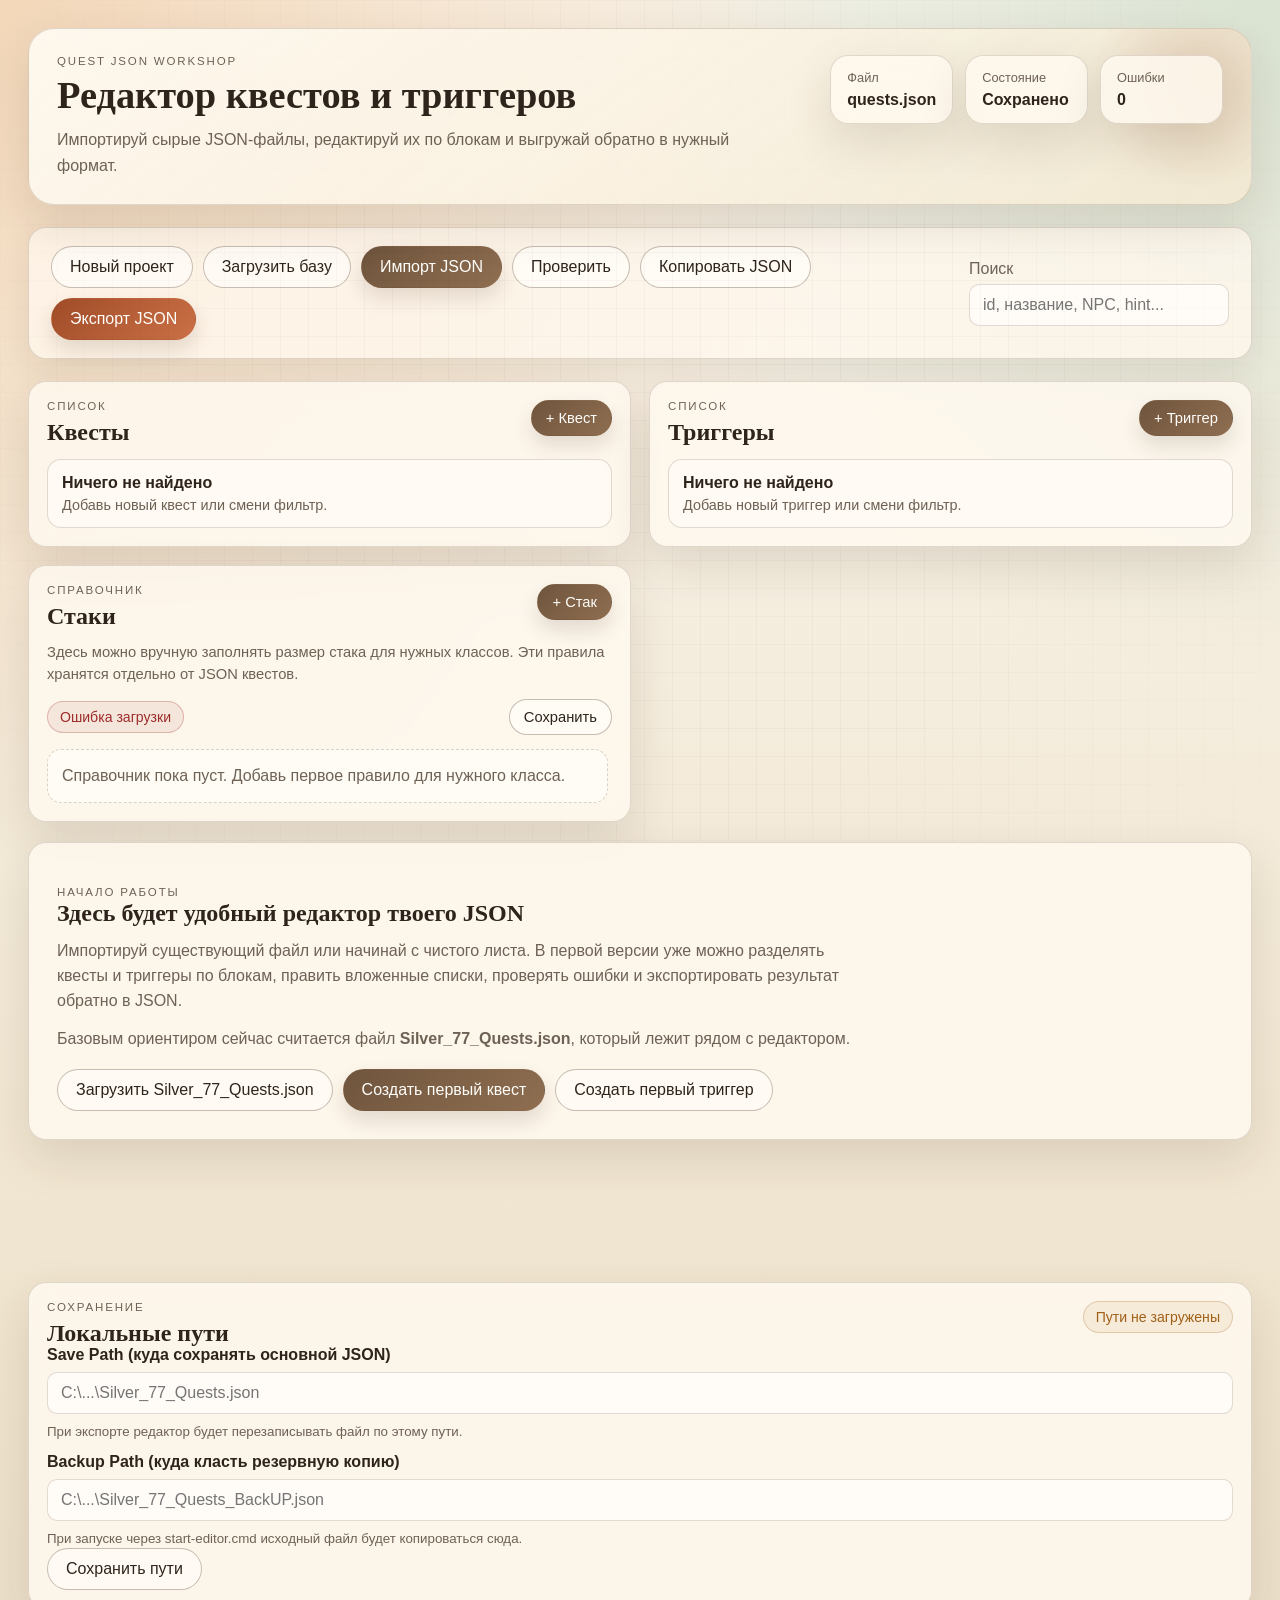
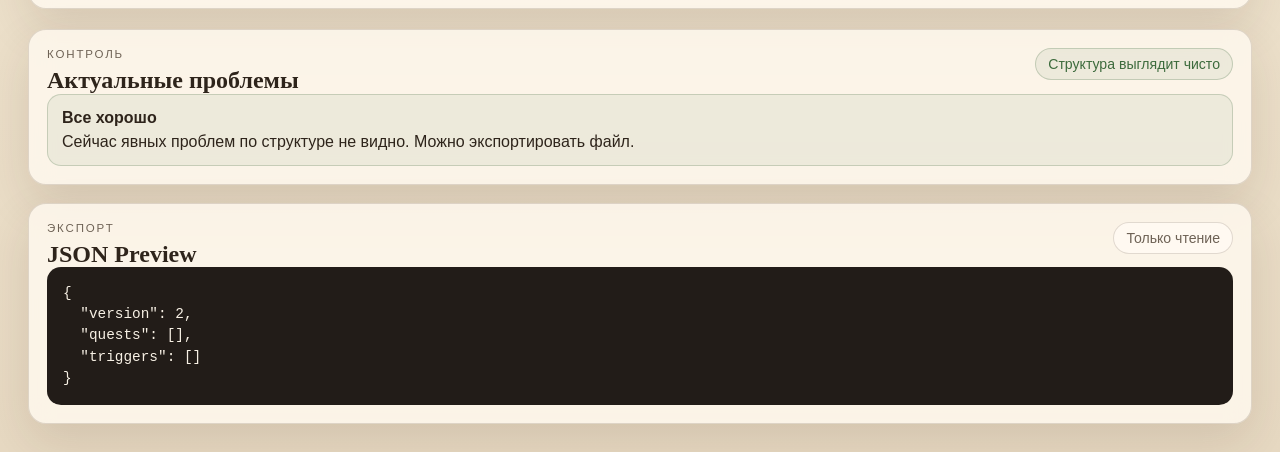
==== JSON_Quvest/index.html @ 2ac4c325 "Initial commit" ====
<!doctype html>
<html lang="ru">
  <head>
    <meta charset="utf-8">
    <meta name="viewport" content="width=device-width, initial-scale=1">
    <title>Quest JSON Workshop</title>
    <link rel="stylesheet" href="./styles.css">
  </head>
  <body>
    <div class="page-shell">
      <header class="topbar">
        <div class="brand">
          <p class="eyebrow">Quest JSON Workshop</p>
          <h1>Редактор квестов и триггеров</h1>
          <p class="subtitle">
            Импортируй сырые JSON-файлы, редактируй их по блокам и выгружай обратно в нужный формат.
          </p>
        </div>

        <div class="topbar-meta">
          <div class="meta-card">
            <span class="meta-label">Файл</span>
            <strong id="fileNameLabel">quests.json</strong>
          </div>
          <div class="meta-card">
            <span class="meta-label">Состояние</span>
            <strong id="dirtyLabel">Сохранено</strong>
          </div>
          <div class="meta-card">
            <span class="meta-label">Ошибки</span>
            <strong id="issueCountLabel">0</strong>
          </div>
        </div>
      </header>

      <section class="toolbar">
        <div class="toolbar-actions">
          <button id="newProjectButton" class="button ghost">Новый проект</button>
          <button id="loadBaseButton" class="button ghost">Загрузить базу</button>
          <button id="importButton" class="button">Импорт JSON</button>
          <button id="validateButton" class="button ghost">Проверить</button>
          <button id="copyButton" class="button ghost">Копировать JSON</button>
          <button id="exportButton" class="button accent">Экспорт JSON</button>
          <input id="importInput" type="file" accept=".json,application/json" hidden>
        </div>

        <label class="search-wrap">
          <span>Поиск</span>
          <input id="searchInput" type="search" placeholder="id, название, NPC, hint...">
        </label>
      </section>

      <section id="banner" class="banner hidden" aria-live="polite"></section>

      <main class="workspace">
        <aside class="sidebar">
          <section class="sidebar-card">
            <div class="sidebar-head">
              <div>
                <p class="eyebrow">Список</p>
                <h2>Квесты</h2>
              </div>
              <button id="addQuestButton" class="button small">+ Квест</button>
            </div>
            <div id="questList" class="entity-list"></div>
          </section>

          <section class="sidebar-card">
            <div class="sidebar-head">
              <div>
                <p class="eyebrow">Список</p>
                <h2>Триггеры</h2>
              </div>
              <button id="addTriggerButton" class="button small">+ Триггер</button>
            </div>
            <div id="triggerList" class="entity-list"></div>
          </section>

          <section class="sidebar-card">
            <div class="sidebar-head">
              <div>
                <p class="eyebrow">Справочник</p>
                <h2>Стаки</h2>
              </div>
              <button id="addStackRuleButton" class="button small">+ Стак</button>
            </div>

            <p class="sidebar-note">
              Здесь можно вручную заполнять размер стака для нужных классов. Эти правила хранятся отдельно от JSON квестов.
            </p>

            <div class="sidebar-meta-row">
              <span id="stackRulesStatusLabel" class="badge neutral">Не загружено</span>
              <button id="saveStackRulesButton" type="button" class="button ghost small">Сохранить</button>
            </div>

            <div id="stackRuleList" class="stack-rule-list"></div>
          </section>
        </aside>

        <section class="content">
          <div id="editorPane" class="editor-pane"></div>

          <section class="inspector-card">
            <div class="card-head">
              <div>
                <p class="eyebrow">Сохранение</p>
                <h2>Локальные пути</h2>
              </div>
              <span id="configStatusLabel" class="badge neutral">Не загружено</span>
            </div>

            <div class="field-grid single">
              <div class="field">
                <div class="field-label-row">
                  <label>Save Path (куда сохранять основной JSON)</label>
                </div>
                <input id="savePathInput" type="text" placeholder="C:\...\Silver_77_Quests.json">
                <small>При экспорте редактор будет перезаписывать файл по этому пути.</small>
              </div>

              <div class="field">
                <div class="field-label-row">
                  <label>Backup Path (куда класть резервную копию)</label>
                </div>
                <input id="backupPathInput" type="text" placeholder="C:\...\Silver_77_Quests_BackUP.json">
                <small>При запуске через start-editor.cmd исходный файл будет копироваться сюда.</small>
              </div>
            </div>

            <div class="toolbar-actions">
              <button id="saveConfigButton" type="button" class="button ghost">Сохранить пути</button>
            </div>
          </section>

          <div class="inspector-grid">
            <section class="inspector-card">
              <div class="card-head">
                <div>
                  <p class="eyebrow">Контроль</p>
                  <h2>Актуальные проблемы</h2>
                </div>
                <span id="validationSummary" class="badge neutral">Нет данных</span>
              </div>
              <div id="validationList" class="validation-list"></div>
            </section>

            <section class="inspector-card">
              <div class="card-head">
                <div>
                  <p class="eyebrow">Экспорт</p>
                  <h2>JSON Preview</h2>
                </div>
                <span class="badge neutral">Только чтение</span>
              </div>
              <pre id="jsonPreview" class="json-preview"></pre>
            </section>
          </div>
        </section>
      </main>
    </div>

    <script src="./app.js"></script>
  </body>
  </html>
---- JSON_Quvest/styles.css ----
:root {
  --bg: #f4efe4;
  --bg-strong: #e4d6bd;
  --panel: rgba(255, 249, 239, 0.82);
  --panel-strong: rgba(251, 244, 232, 0.96);
  --line: rgba(89, 69, 48, 0.18);
  --line-strong: rgba(89, 69, 48, 0.34);
  --text: #2e241b;
  --muted: #6e6255;
  --accent: #9f4f2a;
  --accent-soft: #ebcbb0;
  --success: #3d6b3d;
  --warning: #a06018;
  --danger: #9d2c2c;
  --shadow: 0 18px 48px rgba(54, 34, 16, 0.12);
  --radius-xl: 26px;
  --radius-lg: 18px;
  --radius-md: 12px;
  --radius-sm: 10px;
  --font-heading: Georgia, "Times New Roman", serif;
  --font-body: "Trebuchet MS", Verdana, sans-serif;
}

* {
  box-sizing: border-box;
}

html,
body {
  margin: 0;
  min-height: 100%;
}

body {
  color: var(--text);
  font-family: var(--font-body);
  background:
    radial-gradient(circle at top left, rgba(240, 201, 160, 0.68), transparent 36%),
    radial-gradient(circle at top right, rgba(163, 195, 163, 0.36), transparent 28%),
    linear-gradient(180deg, #f9f5ed 0%, #f1e6d1 58%, #e7d9c2 100%);
}

body::before {
  content: "";
  position: fixed;
  inset: 0;
  pointer-events: none;
  background-image:
    linear-gradient(rgba(75, 55, 38, 0.03) 1px, transparent 1px),
    linear-gradient(90deg, rgba(75, 55, 38, 0.03) 1px, transparent 1px);
  background-size: 28px 28px;
  mask-image: radial-gradient(circle at center, black 48%, transparent 100%);
}

button,
input,
textarea {
  font: inherit;
}

button {
  cursor: pointer;
}

.page-shell {
  max-width: 1760px;
  margin: 0 auto;
  padding: 28px;
}

.topbar {
  display: flex;
  justify-content: space-between;
  gap: 24px;
  padding: 26px 28px;
  border: 1px solid var(--line);
  border-radius: var(--radius-xl);
  background: linear-gradient(145deg, rgba(255, 251, 243, 0.9), rgba(245, 233, 209, 0.78));
  box-shadow: var(--shadow);
  position: relative;
  overflow: hidden;
}

.topbar::after {
  content: "";
  position: absolute;
  right: -60px;
  top: -60px;
  width: 220px;
  height: 220px;
  border-radius: 50%;
  background: radial-gradient(circle, rgba(159, 79, 42, 0.17) 0%, transparent 72%);
}

.brand {
  max-width: 900px;
  position: relative;
  z-index: 1;
}

.eyebrow {
  margin: 0 0 8px;
  text-transform: uppercase;
  letter-spacing: 0.16em;
  font-size: 0.72rem;
  color: var(--muted);
}

.brand h1,
.sidebar-head h2,
.card-head h2,
.welcome-card h2 {
  margin: 0;
  font-family: var(--font-heading);
  font-weight: 700;
  line-height: 1.05;
}

.brand h1 {
  font-size: clamp(2.1rem, 3vw, 3.3rem);
}

.subtitle {
  margin: 12px 0 0;
  max-width: 720px;
  color: var(--muted);
  line-height: 1.58;
}

.topbar-meta {
  min-width: 280px;
  display: grid;
  gap: 12px;
  grid-template-columns: repeat(3, minmax(110px, 1fr));
  align-self: start;
  position: relative;
  z-index: 1;
}

.meta-card,
.sidebar-card,
.inspector-card,
.editor-card,
.welcome-card,
.sub-card {
  border: 1px solid var(--line);
  border-radius: var(--radius-lg);
  background: var(--panel);
  backdrop-filter: blur(12px);
  box-shadow: var(--shadow);
}

.meta-card {
  padding: 14px 16px;
}

.meta-label {
  display: block;
  margin-bottom: 6px;
  color: var(--muted);
  font-size: 0.8rem;
}

.toolbar {
  display: flex;
  justify-content: space-between;
  gap: 18px;
  align-items: center;
  margin: 22px 0;
  padding: 18px 22px;
  border: 1px solid var(--line);
  border-radius: var(--radius-lg);
  background: rgba(255, 248, 238, 0.78);
  box-shadow: 0 12px 32px rgba(42, 27, 15, 0.08);
}

.toolbar-actions {
  display: flex;
  flex-wrap: wrap;
  gap: 10px;
}

.button {
  border: 1px solid transparent;
  border-radius: 999px;
  padding: 11px 18px;
  background: linear-gradient(135deg, #6f553d, #8f6e51);
  color: #fffefb;
  transition: transform 0.12s ease, box-shadow 0.18s ease, border-color 0.18s ease;
  box-shadow: 0 10px 20px rgba(69, 46, 27, 0.14);
}

.button:hover {
  transform: translateY(-1px);
  box-shadow: 0 14px 24px rgba(69, 46, 27, 0.2);
}

.button.ghost {
  background: rgba(255, 252, 246, 0.88);
  color: var(--text);
  border-color: var(--line-strong);
  box-shadow: none;
}

.button.accent {
  background: linear-gradient(135deg, #a04c28, #cb7046);
}

.button.small {
  padding: 9px 14px;
  font-size: 0.92rem;
}

.button.danger,
.mini-button.danger {
  background: rgba(157, 44, 44, 0.12);
  color: var(--danger);
  border-color: rgba(157, 44, 44, 0.28);
  box-shadow: none;
}

.button.inline {
  width: 100%;
}

.search-wrap {
  display: grid;
  gap: 6px;
  min-width: 260px;
  color: var(--muted);
}

.search-wrap input,
.field input,
.field select,
.field textarea,
.inline-row input {
  width: 100%;
  border: 1px solid rgba(99, 82, 61, 0.2);
  border-radius: var(--radius-sm);
  padding: 11px 13px;
  background: rgba(255, 252, 248, 0.94);
  color: var(--text);
}

.field textarea {
  min-height: 144px;
  resize: vertical;
}

.search-wrap input:focus,
.field input:focus,
.field select:focus,
.field textarea:focus,
.inline-row input:focus {
  outline: 2px solid rgba(159, 79, 42, 0.18);
  border-color: rgba(159, 79, 42, 0.42);
}

.banner {
  margin-bottom: 18px;
  padding: 16px 18px;
  border-radius: var(--radius-md);
  border: 1px solid transparent;
}

.banner.hidden {
  display: none;
}

.banner.success {
  color: #204420;
  background: rgba(61, 107, 61, 0.12);
  border-color: rgba(61, 107, 61, 0.24);
}

.banner.warning {
  color: #7b4d16;
  background: rgba(160, 96, 24, 0.12);
  border-color: rgba(160, 96, 24, 0.25);
}

.banner.error {
  color: #7d2424;
  background: rgba(157, 44, 44, 0.12);
  border-color: rgba(157, 44, 44, 0.22);
}

.workspace {
  display: grid;
  grid-template-columns: 340px minmax(0, 1fr);
  gap: 20px;
  align-items: start;
}

.sidebar {
  display: grid;
  gap: 18px;
}

.sidebar-card,
.inspector-card {
  padding: 18px;
}

.sidebar-head,
.card-head,
.entity-row,
.sub-card-head,
.panel-head {
  display: flex;
  justify-content: space-between;
  gap: 14px;
  align-items: flex-start;
}

.entity-list {
  display: grid;
  gap: 10px;
  margin-top: 14px;
}

.sidebar-note {
  margin: 12px 0 0;
  color: var(--muted);
  line-height: 1.5;
  font-size: 0.92rem;
}

.sidebar-meta-row {
  display: flex;
  justify-content: space-between;
  gap: 10px;
  align-items: center;
  margin-top: 14px;
}

.entity-item {
  border: 1px solid var(--line);
  border-radius: 14px;
  background: rgba(255, 251, 245, 0.88);
  padding: 14px;
  text-align: left;
  transition: transform 0.12s ease, border-color 0.12s ease, background 0.12s ease;
}

.entity-item:hover {
  transform: translateY(-1px);
  border-color: rgba(159, 79, 42, 0.35);
}

.entity-item.active {
  border-color: rgba(159, 79, 42, 0.55);
  background: linear-gradient(135deg, rgba(245, 225, 203, 0.86), rgba(255, 251, 245, 0.94));
}

.entity-title {
  display: block;
  font-weight: 700;
}

.entity-subtitle {
  display: block;
  margin-top: 5px;
  color: var(--muted);
  font-size: 0.9rem;
}

.content {
  display: grid;
  gap: 20px;
}

.editor-pane {
  min-height: 420px;
}

.editor-grid {
  display: grid;
  gap: 18px;
}

.editor-card {
  padding: 20px;
}

.editor-card.tight {
  padding-top: 18px;
}

.section-grid {
  display: grid;
  gap: 14px;
  grid-template-columns: repeat(2, minmax(0, 1fr));
}

.field-grid {
  display: grid;
  gap: 12px;
  grid-template-columns: repeat(2, minmax(0, 1fr));
}

.field-grid.triple {
  grid-template-columns: repeat(3, minmax(0, 1fr));
}

.field-grid.single {
  grid-template-columns: minmax(0, 1fr);
}

.field {
  display: grid;
  gap: 8px;
}

.field-label-row {
  display: flex;
  justify-content: space-between;
  gap: 12px;
  align-items: baseline;
  flex-wrap: wrap;
}

.field label,
.toggle-field label {
  font-weight: 700;
}

.field-key {
  color: var(--muted);
  font-size: 0.78rem;
  letter-spacing: 0.02em;
  padding: 3px 8px;
  border-radius: 999px;
  background: rgba(111, 85, 61, 0.08);
  border: 1px solid rgba(111, 85, 61, 0.14);
}

.field small,
.empty-note {
  color: var(--muted);
  line-height: 1.45;
}

.toggle-field {
  display: flex;
  justify-content: space-between;
  gap: 12px;
  align-items: center;
  padding: 13px 14px;
  border: 1px solid rgba(99, 82, 61, 0.16);
  border-radius: var(--radius-sm);
  background: rgba(255, 252, 248, 0.88);
}

.toggle-field input {
  width: 20px;
  height: 20px;
}

.stack {
  display: grid;
  gap: 12px;
}

.stack-rule-list {
  display: grid;
  gap: 8px;
  margin-top: 14px;
  max-height: 420px;
  overflow: auto;
  padding-right: 4px;
}

.stack-rule-row {
  display: grid;
  grid-template-columns: minmax(0, 1fr) 88px 42px;
  gap: 8px;
  align-items: center;
  padding: 10px;
  border: 1px solid var(--line);
  border-radius: 14px;
  background: rgba(255, 251, 245, 0.88);
}

.stack-rule-row input {
  min-width: 0;
}

.stack-rule-size {
  text-align: center;
}

.stack-rule-remove {
  width: 42px;
  height: 42px;
  border-radius: 12px;
  padding: 0;
  display: inline-flex;
  align-items: center;
  justify-content: center;
  font-size: 1.05rem;
}

.stack-rule-empty {
  padding: 14px;
  border-radius: 14px;
  border: 1px dashed rgba(99, 82, 61, 0.24);
  color: var(--muted);
  line-height: 1.45;
  background: rgba(255, 252, 248, 0.72);
}

.sub-card {
  padding: 14px;
  background: rgba(255, 253, 249, 0.94);
}

.sub-card-title {
  margin: 0;
  font-size: 0.98rem;
}

.inline-row {
  display: flex;
  gap: 10px;
  align-items: center;
}

.mini-button {
  border: 1px solid var(--line-strong);
  border-radius: 999px;
  padding: 9px 12px;
  background: rgba(255, 252, 246, 0.94);
  color: var(--text);
}

.mini-button:hover {
  border-color: rgba(159, 79, 42, 0.38);
}

.inspector-grid {
  display: grid;
  gap: 18px;
  grid-template-columns: 420px minmax(0, 1fr);
}

.badge {
  display: inline-flex;
  align-items: center;
  gap: 8px;
  border-radius: 999px;
  padding: 7px 12px;
  font-size: 0.88rem;
  background: rgba(255, 251, 245, 0.82);
  border: 1px solid var(--line);
}

.badge.good {
  color: var(--success);
  border-color: rgba(61, 107, 61, 0.24);
  background: rgba(61, 107, 61, 0.08);
}

.badge.warn {
  color: var(--warning);
  border-color: rgba(160, 96, 24, 0.24);
  background: rgba(160, 96, 24, 0.08);
}

.badge.bad {
  color: var(--danger);
  border-color: rgba(157, 44, 44, 0.28);
  background: rgba(157, 44, 44, 0.08);
}

.badge.neutral {
  color: var(--muted);
}

.validation-list {
  display: grid;
  gap: 12px;
}

.validation-item {
  padding: 14px;
  border-radius: 14px;
  border: 1px solid transparent;
  background: rgba(255, 251, 245, 0.94);
}

.validation-item strong {
  display: block;
  margin-bottom: 6px;
}

.validation-item.error {
  border-color: rgba(157, 44, 44, 0.22);
  background: rgba(157, 44, 44, 0.08);
}

.validation-item.warning {
  border-color: rgba(160, 96, 24, 0.24);
  background: rgba(160, 96, 24, 0.08);
}

.validation-item.success {
  border-color: rgba(61, 107, 61, 0.22);
  background: rgba(61, 107, 61, 0.08);
}

.json-preview {
  margin: 0;
  max-height: 720px;
  overflow: auto;
  border-radius: 14px;
  padding: 16px;
  background: #221c18;
  color: #f7f0e4;
  line-height: 1.48;
  font-family: Consolas, "Courier New", monospace;
  font-size: 0.9rem;
}

.welcome-card {
  padding: 28px;
}

.welcome-card p {
  margin: 12px 0 0;
  max-width: 820px;
  color: var(--muted);
  line-height: 1.58;
}

.welcome-actions {
  display: flex;
  gap: 10px;
  margin-top: 18px;
  flex-wrap: wrap;
}

.muted {
  color: var(--muted);
}

@media (max-width: 1280px) {
  .workspace {
    grid-template-columns: 1fr;
  }

  .sidebar {
    grid-template-columns: repeat(2, minmax(0, 1fr));
  }

  .inspector-grid {
    grid-template-columns: 1fr;
  }
}

@media (max-width: 900px) {
  .page-shell {
    padding: 18px;
  }

  .topbar,
  .toolbar {
    padding: 18px;
  }

  .topbar,
  .toolbar {
    flex-direction: column;
    align-items: stretch;
  }

  .topbar-meta,
  .sidebar,
  .section-grid,
  .field-grid {
    grid-template-columns: 1fr;
  }

  .panel-head,
  .sidebar-head,
  .card-head,
  .sub-card-head {
    flex-direction: column;
  }

  .inline-row {
    flex-direction: column;
    align-items: stretch;
  }
}
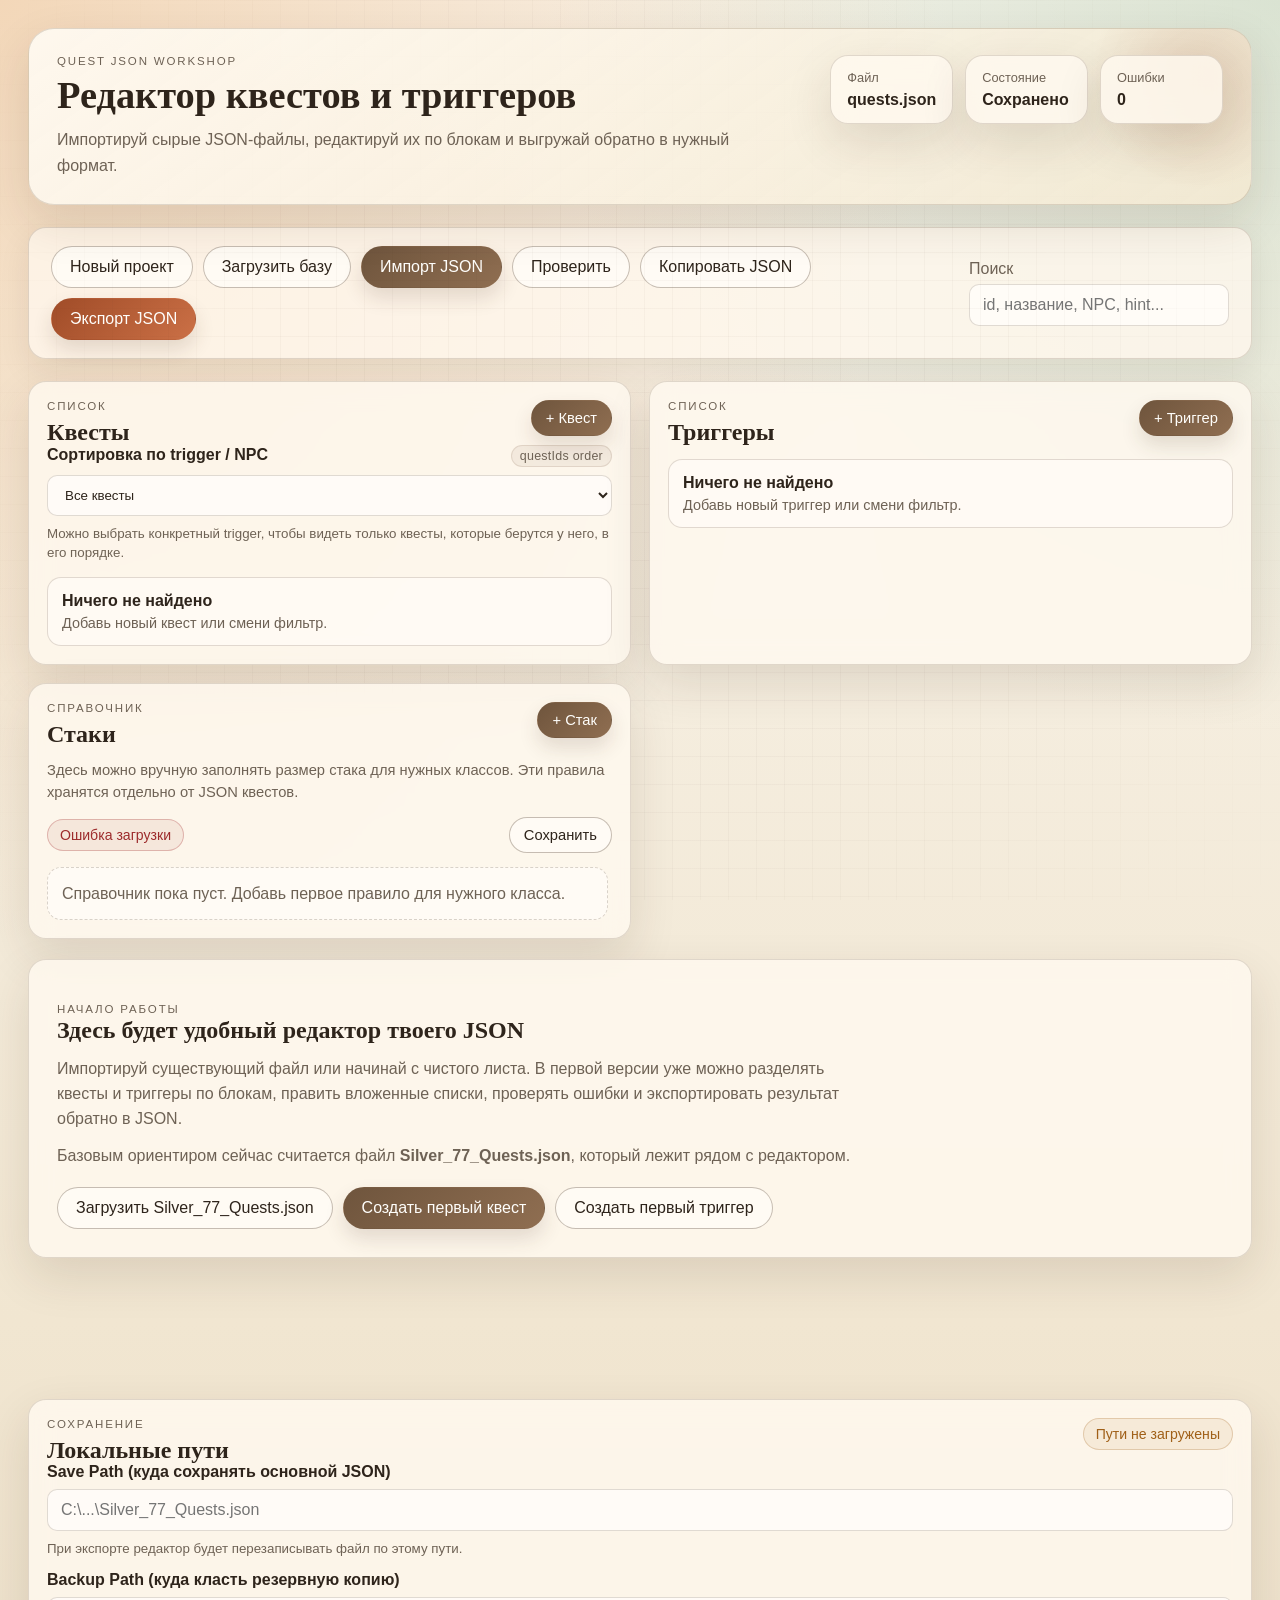
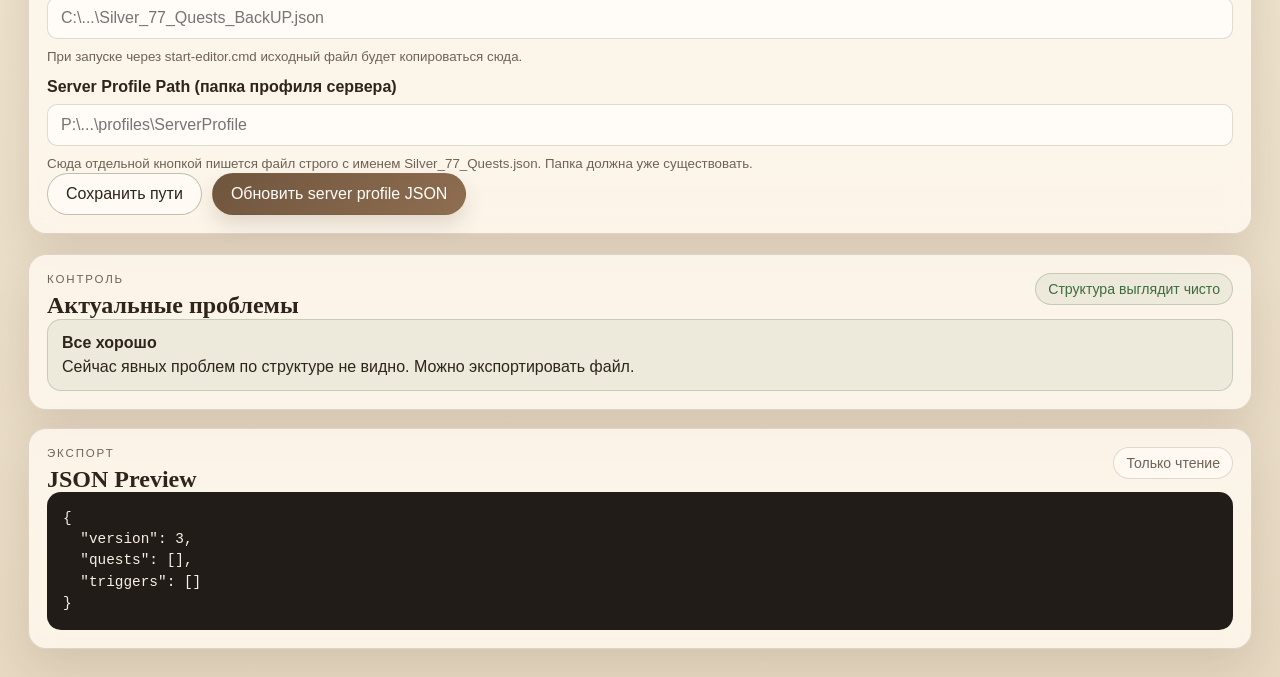
==== commit 1d7f6384: "Добавление нового пути для сервера" ====
--- a/JSON_Quvest/index.html
+++ b/JSON_Quvest/index.html
@@ -4,7 +4,7 @@
     <meta charset="utf-8">
     <meta name="viewport" content="width=device-width, initial-scale=1">
     <title>Quest JSON Workshop</title>
-    <link rel="stylesheet" href="./styles.css">
+    <link rel="stylesheet" href="./styles.css?v=2026-04-26-flow-builder-reward-v2">
   </head>
   <body>
     <div class="page-shell">
@@ -61,6 +61,18 @@
                 <h2>Квесты</h2>
               </div>
               <button id="addQuestButton" class="button small">+ Квест</button>
+            </div>
+            <div class="sidebar-tools">
+              <div class="field">
+                <div class="field-label-row">
+                  <label for="questTriggerFilter">Сортировка по trigger / NPC</label>
+                  <span class="field-key">questIds order</span>
+                </div>
+                <select id="questTriggerFilter">
+                  <option value="">Все квесты</option>
+                </select>
+                <small id="questTriggerFilterHint">Можно выбрать конкретный trigger, чтобы видеть только его квесты в его порядке.</small>
+              </div>
             </div>
             <div id="questList" class="entity-list"></div>
           </section>
@@ -126,10 +138,19 @@
                 <input id="backupPathInput" type="text" placeholder="C:\...\Silver_77_Quests_BackUP.json">
                 <small>При запуске через start-editor.cmd исходный файл будет копироваться сюда.</small>
               </div>
+
+              <div class="field">
+                <div class="field-label-row">
+                  <label>Server Profile Path (папка профиля сервера)</label>
+                </div>
+                <input id="profileExportPathInput" type="text" placeholder="P:\...\profiles\ServerProfile">
+                <small>Сюда отдельной кнопкой пишется файл строго с именем Silver_77_Quests.json. Папка должна уже существовать.</small>
+              </div>
             </div>
 
             <div class="toolbar-actions">
               <button id="saveConfigButton" type="button" class="button ghost">Сохранить пути</button>
+              <button id="exportProfileButton" type="button" class="button primary">Обновить server profile JSON</button>
             </div>
           </section>
 
@@ -160,6 +181,6 @@
       </main>
     </div>
 
-    <script src="./app.js"></script>
+    <script src="./app.js?v=2026-04-26-flow-builder-reward-v2"></script>
   </body>
   </html>
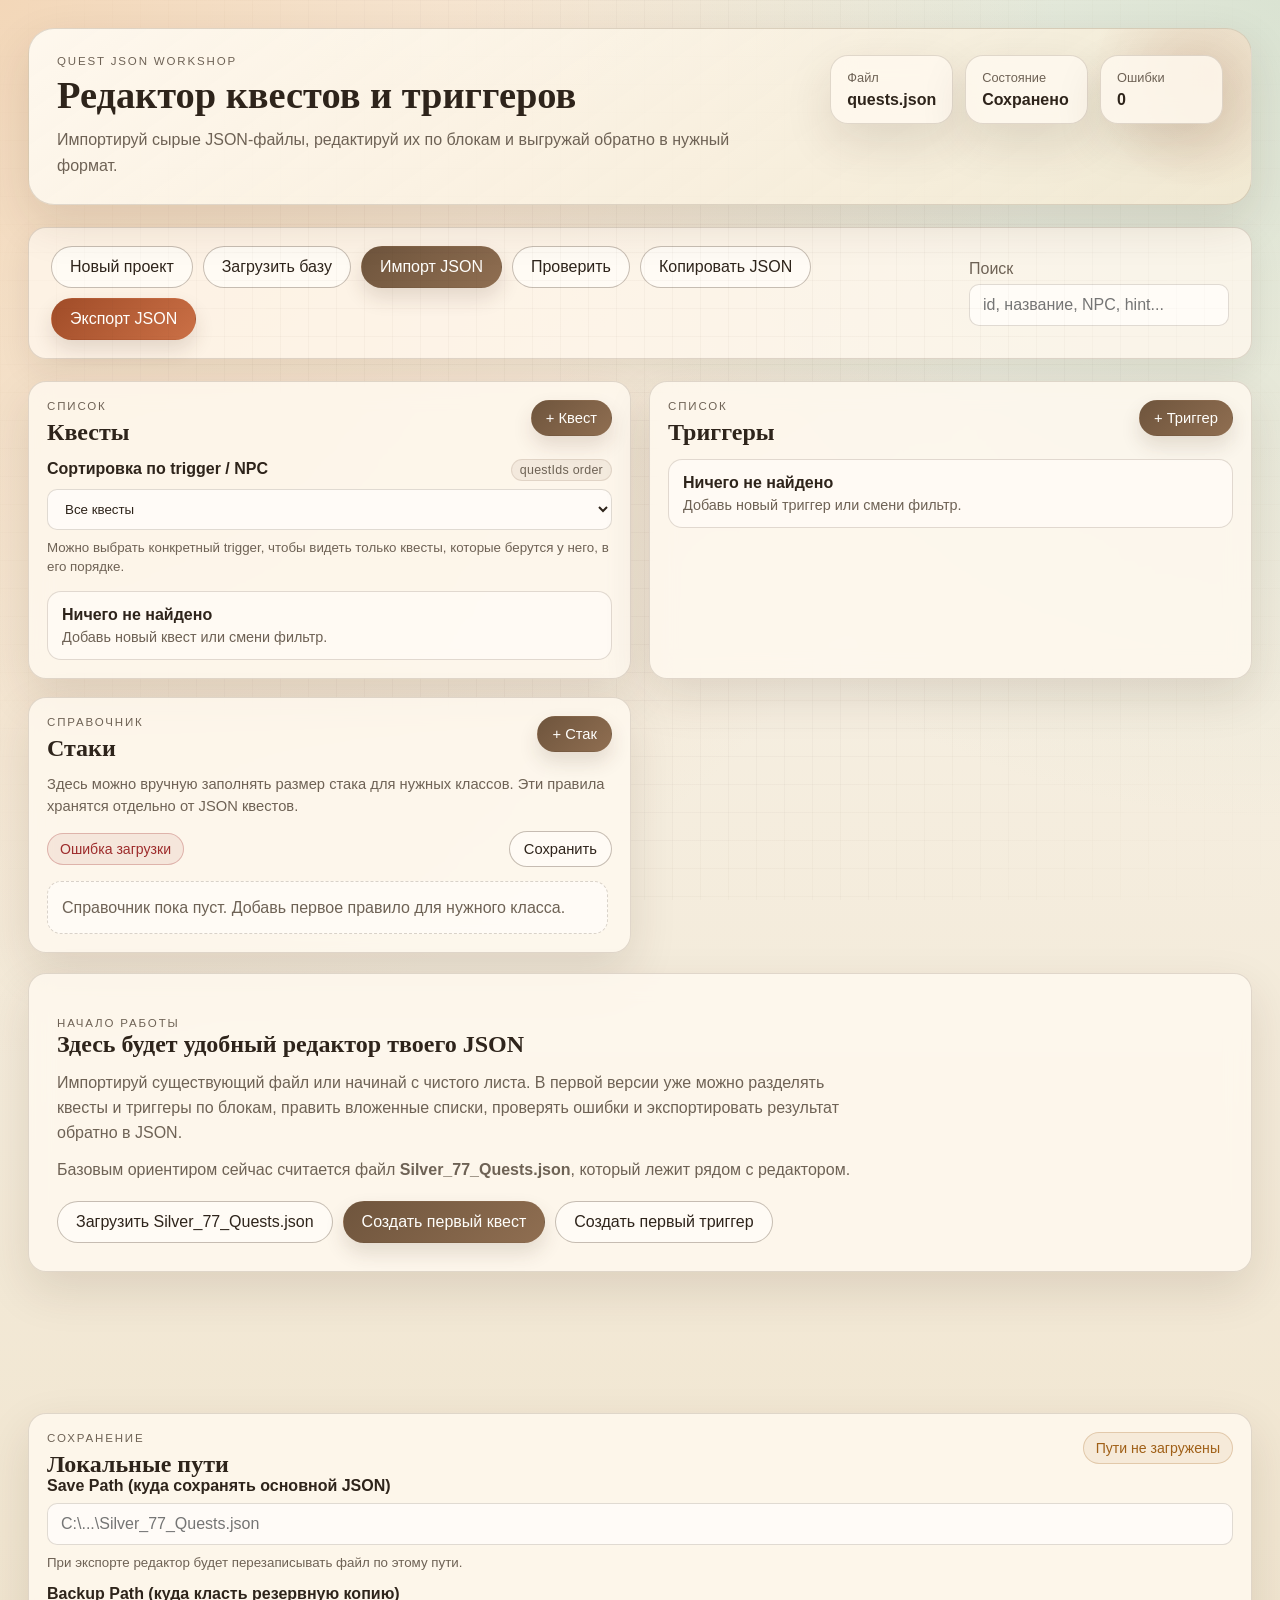
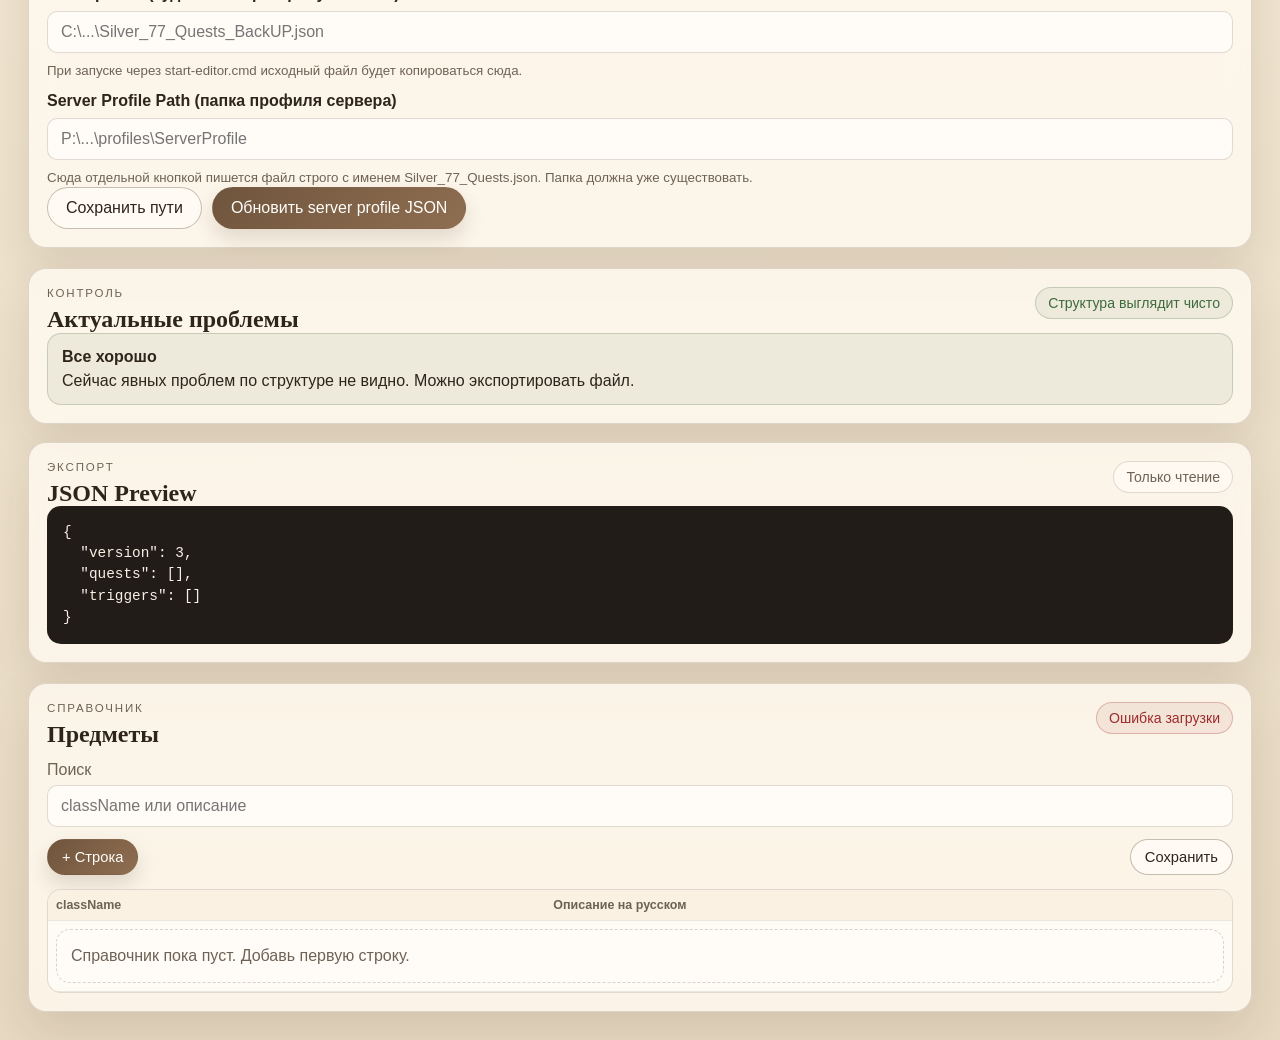
==== commit 88d2f5d9: "справочник нужных вещей" ====
--- a/JSON_Quvest/index.html
+++ b/JSON_Quvest/index.html
@@ -178,6 +178,43 @@
             </section>
           </div>
         </section>
+
+        <aside class="item-reference-panel">
+          <section class="inspector-card item-reference-card">
+            <div class="card-head">
+              <div>
+                <p class="eyebrow">Справочник</p>
+                <h2>Предметы</h2>
+              </div>
+              <span id="itemReferenceStatusLabel" class="badge neutral">Не загружено</span>
+            </div>
+
+            <div class="item-reference-tools">
+              <label class="search-wrap item-reference-search">
+                <span>Поиск</span>
+                <input id="itemReferenceSearchInput" type="search" placeholder="className или описание">
+              </label>
+
+              <div class="toolbar-actions item-reference-actions">
+                <button id="addItemReferenceButton" type="button" class="button small">+ Строка</button>
+                <button id="saveItemReferenceButton" type="button" class="button ghost small">Сохранить</button>
+              </div>
+            </div>
+
+            <div class="item-reference-table-wrap">
+              <table class="item-reference-table">
+                <thead>
+                  <tr>
+                    <th>className</th>
+                    <th>Описание на русском</th>
+                    <th></th>
+                  </tr>
+                </thead>
+                <tbody id="itemReferenceTableBody"></tbody>
+              </table>
+            </div>
+          </section>
+        </aside>
       </main>
     </div>
 
--- a/JSON_Quvest/styles.css
+++ b/JSON_Quvest/styles.css
@@ -63,7 +63,7 @@
 }
 
 .page-shell {
-  max-width: 1760px;
+  max-width: 1960px;
   margin: 0 auto;
   padding: 28px;
 }
@@ -288,7 +288,7 @@
 
 .workspace {
   display: grid;
-  grid-template-columns: 340px minmax(0, 1fr);
+  grid-template-columns: 340px minmax(0, 1fr) 430px;
   gap: 20px;
   align-items: start;
 }
@@ -317,6 +317,10 @@
 .entity-list {
   display: grid;
   gap: 10px;
+  margin-top: 14px;
+}
+
+.sidebar-tools {
   margin-top: 14px;
 }
 
@@ -366,9 +370,125 @@
   font-size: 0.9rem;
 }
 
+.entity-meta {
+  display: inline-flex;
+  align-items: center;
+  gap: 6px;
+  margin-top: 8px;
+  padding: 5px 8px;
+  border-radius: 999px;
+  background: rgba(111, 85, 61, 0.08);
+  border: 1px solid rgba(111, 85, 61, 0.14);
+  color: var(--muted);
+  font-size: 0.78rem;
+  letter-spacing: 0.01em;
+}
+
 .content {
   display: grid;
   gap: 20px;
+}
+
+.item-reference-panel {
+  min-width: 0;
+  position: sticky;
+  top: 18px;
+}
+
+.item-reference-card {
+  display: grid;
+  gap: 14px;
+}
+
+.item-reference-tools {
+  display: grid;
+  gap: 12px;
+}
+
+.item-reference-search {
+  min-width: 0;
+}
+
+.item-reference-actions {
+  justify-content: space-between;
+}
+
+.item-reference-table-wrap {
+  max-height: 980px;
+  overflow: auto;
+  border: 1px solid var(--line);
+  border-radius: 14px;
+  background: rgba(255, 252, 248, 0.76);
+}
+
+.item-reference-table {
+  width: 100%;
+  border-collapse: collapse;
+  table-layout: fixed;
+}
+
+.item-reference-table th,
+.item-reference-table td {
+  border-bottom: 1px solid rgba(99, 82, 61, 0.12);
+  padding: 8px;
+  vertical-align: top;
+}
+
+.item-reference-table th {
+  position: sticky;
+  top: 0;
+  z-index: 1;
+  background: rgba(250, 241, 226, 0.98);
+  color: var(--muted);
+  font-size: 0.78rem;
+  text-align: left;
+}
+
+.item-reference-table th:nth-child(1),
+.item-reference-table td:nth-child(1) {
+  width: 42%;
+}
+
+.item-reference-table th:nth-child(3),
+.item-reference-table td:nth-child(3) {
+  width: 46px;
+}
+
+.item-reference-table input {
+  width: 100%;
+  min-width: 0;
+  border: 1px solid rgba(99, 82, 61, 0.18);
+  border-radius: 10px;
+  padding: 8px 9px;
+  background: rgba(255, 252, 248, 0.94);
+  color: var(--text);
+  font-size: 0.88rem;
+}
+
+.item-reference-class {
+  width: 100%;
+  min-height: 28px;
+  margin-bottom: 6px;
+  border: 1px solid rgba(159, 79, 42, 0.2);
+  border-radius: 10px;
+  padding: 6px 8px;
+  background: rgba(159, 79, 42, 0.08);
+  color: var(--accent);
+  text-align: left;
+  font-size: 0.82rem;
+  overflow-wrap: anywhere;
+}
+
+.item-reference-class:hover {
+  border-color: rgba(159, 79, 42, 0.42);
+  background: rgba(159, 79, 42, 0.13);
+}
+
+.item-reference-remove {
+  width: 34px;
+  height: 34px;
+  border-radius: 10px;
+  padding: 0;
 }
 
 .editor-pane {
@@ -461,6 +581,278 @@
 .stack {
   display: grid;
   gap: 12px;
+}
+
+.trigger-flow-grid {
+  display: grid;
+  gap: 14px;
+}
+
+.quest-flow-toolbar {
+  display: grid;
+  gap: 10px;
+}
+
+.quest-flow-control-row {
+  display: flex;
+  flex-wrap: wrap;
+  gap: 12px;
+  justify-content: space-between;
+  align-items: end;
+}
+
+.quest-flow-mode-group {
+  display: flex;
+  flex-wrap: wrap;
+  gap: 8px;
+}
+
+.quest-flow-mode-button {
+  display: inline-flex;
+  align-items: center;
+  gap: 8px;
+}
+
+.quest-flow-mode-button.active {
+  border-color: rgba(159, 79, 42, 0.42);
+  background: linear-gradient(135deg, rgba(159, 79, 42, 0.16), rgba(255, 250, 242, 0.98));
+  color: var(--text);
+}
+
+.quest-flow-mode-count {
+  display: inline-flex;
+  min-width: 24px;
+  justify-content: center;
+  padding: 2px 8px;
+  border-radius: 999px;
+  background: rgba(111, 85, 61, 0.08);
+  border: 1px solid rgba(111, 85, 61, 0.14);
+  font-size: 0.78rem;
+  color: var(--muted);
+}
+
+.quest-flow-toolbar-note {
+  color: var(--muted);
+  line-height: 1.5;
+}
+
+.quest-flow-picker {
+  min-width: min(100%, 340px);
+  display: grid;
+  gap: 6px;
+}
+
+.quest-flow-picker-label {
+  font-size: 0.78rem;
+  letter-spacing: 0.18em;
+  text-transform: uppercase;
+  color: var(--muted);
+}
+
+.quest-flow-picker select {
+  width: 100%;
+  border: 1px solid rgba(99, 82, 61, 0.2);
+  border-radius: var(--radius-sm);
+  padding: 11px 13px;
+  background: rgba(255, 252, 248, 0.94);
+  color: var(--text);
+}
+
+.quest-flow-picker select:focus {
+  outline: 2px solid rgba(159, 79, 42, 0.18);
+  border-color: rgba(159, 79, 42, 0.42);
+}
+
+.quest-flow-card-picker {
+  display: grid;
+  gap: 6px;
+  min-width: min(100%, 420px);
+}
+
+.quest-flow-card-picker--locked {
+  min-width: min(100%, 420px);
+}
+
+.quest-flow-card-picker select {
+  width: 100%;
+  border: 1px solid rgba(var(--trigger-accent-rgb), 0.34);
+  border-radius: var(--radius-sm);
+  padding: 10px 12px;
+  background: rgba(255, 252, 248, 0.94);
+  color: var(--text);
+  font: inherit;
+  font-weight: 700;
+}
+
+.quest-flow-card-picker select:focus {
+  outline: 2px solid rgba(var(--trigger-accent-rgb), 0.18);
+  border-color: rgba(var(--trigger-accent-rgb), 0.58);
+}
+
+.quest-flow-card-value {
+  display: flex;
+  flex-wrap: wrap;
+  justify-content: space-between;
+  gap: 10px;
+  align-items: center;
+  border: 1px solid rgba(var(--trigger-accent-rgb), 0.22);
+  border-radius: var(--radius-sm);
+  padding: 11px 13px;
+  background: rgba(255, 252, 248, 0.78);
+}
+
+.quest-flow-card-value strong {
+  font-size: 1rem;
+}
+
+.trigger-flow-card {
+  --trigger-accent-rgb: 159, 79, 42;
+  --trigger-surface: rgba(255, 252, 248, 0.9);
+  border: 1px solid rgba(var(--trigger-accent-rgb), 0.22);
+  border-radius: 18px;
+  padding: 16px;
+  background:
+    linear-gradient(135deg, rgba(var(--trigger-accent-rgb), 0.15), rgba(255, 252, 248, 0.96)),
+    var(--trigger-surface);
+  box-shadow:
+    inset 0 1px 0 rgba(255, 255, 255, 0.45),
+    0 10px 22px rgba(66, 45, 25, 0.06);
+  position: relative;
+  overflow: hidden;
+}
+
+.trigger-flow-card::before {
+  content: "";
+  position: absolute;
+  inset: 0 auto 0 0;
+  width: 6px;
+  background: rgba(var(--trigger-accent-rgb), 0.55);
+}
+
+.trigger-flow-card--clay {
+  --trigger-accent-rgb: 175, 96, 55;
+  --trigger-surface: rgba(255, 246, 239, 0.92);
+}
+
+.trigger-flow-card--sage {
+  --trigger-accent-rgb: 86, 122, 98;
+  --trigger-surface: rgba(243, 250, 245, 0.92);
+}
+
+.trigger-flow-card--focused {
+  border-color: rgba(var(--trigger-accent-rgb), 0.42);
+  box-shadow:
+    inset 0 1px 0 rgba(255, 255, 255, 0.45),
+    0 16px 28px rgba(66, 45, 25, 0.1);
+}
+
+.trigger-flow-card--empty {
+  border-style: dashed;
+  background:
+    linear-gradient(135deg, rgba(var(--trigger-accent-rgb), 0.08), rgba(255, 252, 248, 0.92)),
+    rgba(255, 252, 248, 0.82);
+}
+
+.trigger-flow-card--empty::before {
+  opacity: 0.5;
+}
+
+.trigger-flow-head,
+.trigger-role-detail-head {
+  display: flex;
+  justify-content: space-between;
+  gap: 14px;
+  align-items: flex-start;
+}
+
+.trigger-flow-meta {
+  display: flex;
+  flex-wrap: wrap;
+  gap: 8px;
+  justify-content: flex-end;
+}
+
+.quest-flow-stage-label {
+  margin: 0 0 8px;
+  color: #c62828;
+  font-size: 25px;
+  line-height: 1.08;
+  font-weight: 800;
+  letter-spacing: 0.04em;
+  text-transform: uppercase;
+}
+
+.trigger-role-toggle-list {
+  display: grid;
+  gap: 10px;
+}
+
+.trigger-role-toggle {
+  border-color: rgba(var(--trigger-accent-rgb), 0.18);
+}
+
+.trigger-role-toggle.active {
+  border-color: rgba(var(--trigger-accent-rgb), 0.42);
+  background: linear-gradient(135deg, rgba(var(--trigger-accent-rgb), 0.12), rgba(255, 252, 248, 0.96));
+}
+
+.trigger-role-chip {
+  display: inline-flex;
+  align-items: center;
+  gap: 6px;
+  padding: 6px 10px;
+  border-radius: 999px;
+  border: 1px solid rgba(var(--trigger-accent-rgb), 0.2);
+  background: rgba(var(--trigger-accent-rgb), 0.1);
+  color: var(--text);
+  font-size: 0.8rem;
+  white-space: nowrap;
+}
+
+.trigger-role-detail {
+  display: grid;
+  gap: 12px;
+  padding: 14px;
+  border-radius: 16px;
+  border: 1px solid rgba(var(--trigger-accent-rgb), 0.16);
+  background: rgba(255, 255, 255, 0.55);
+}
+
+.trigger-role-detail--offer {
+  background:
+    linear-gradient(135deg, rgba(var(--trigger-accent-rgb), 0.08), rgba(255, 255, 255, 0.58)),
+    rgba(255, 255, 255, 0.55);
+}
+
+.trigger-role-detail--completion,
+.trigger-role-detail--reward {
+  background:
+    linear-gradient(135deg, rgba(var(--trigger-accent-rgb), 0.05), rgba(255, 255, 255, 0.64)),
+    rgba(255, 255, 255, 0.6);
+}
+
+.trigger-summary-grid {
+  display: grid;
+  gap: 10px;
+  grid-template-columns: repeat(3, minmax(0, 1fr));
+}
+
+.trigger-summary-item {
+  display: grid;
+  gap: 6px;
+  padding: 12px;
+  border-radius: 14px;
+  border: 1px solid rgba(var(--trigger-accent-rgb), 0.12);
+  background: rgba(255, 252, 248, 0.7);
+}
+
+.trigger-summary-item strong {
+  font-size: 0.92rem;
+}
+
+.inline-section-title {
+  margin: 4px 0 0;
+  font-size: 0.98rem;
 }
 
 .stack-rule-list {
@@ -657,6 +1049,10 @@
   .inspector-grid {
     grid-template-columns: 1fr;
   }
+
+  .item-reference-panel {
+    position: static;
+  }
 }
 
 @media (max-width: 900px) {
@@ -678,14 +1074,17 @@
   .topbar-meta,
   .sidebar,
   .section-grid,
-  .field-grid {
+  .field-grid,
+  .trigger-summary-grid {
     grid-template-columns: 1fr;
   }
 
   .panel-head,
   .sidebar-head,
   .card-head,
-  .sub-card-head {
+  .sub-card-head,
+  .trigger-flow-head,
+  .trigger-role-detail-head {
     flex-direction: column;
   }
 
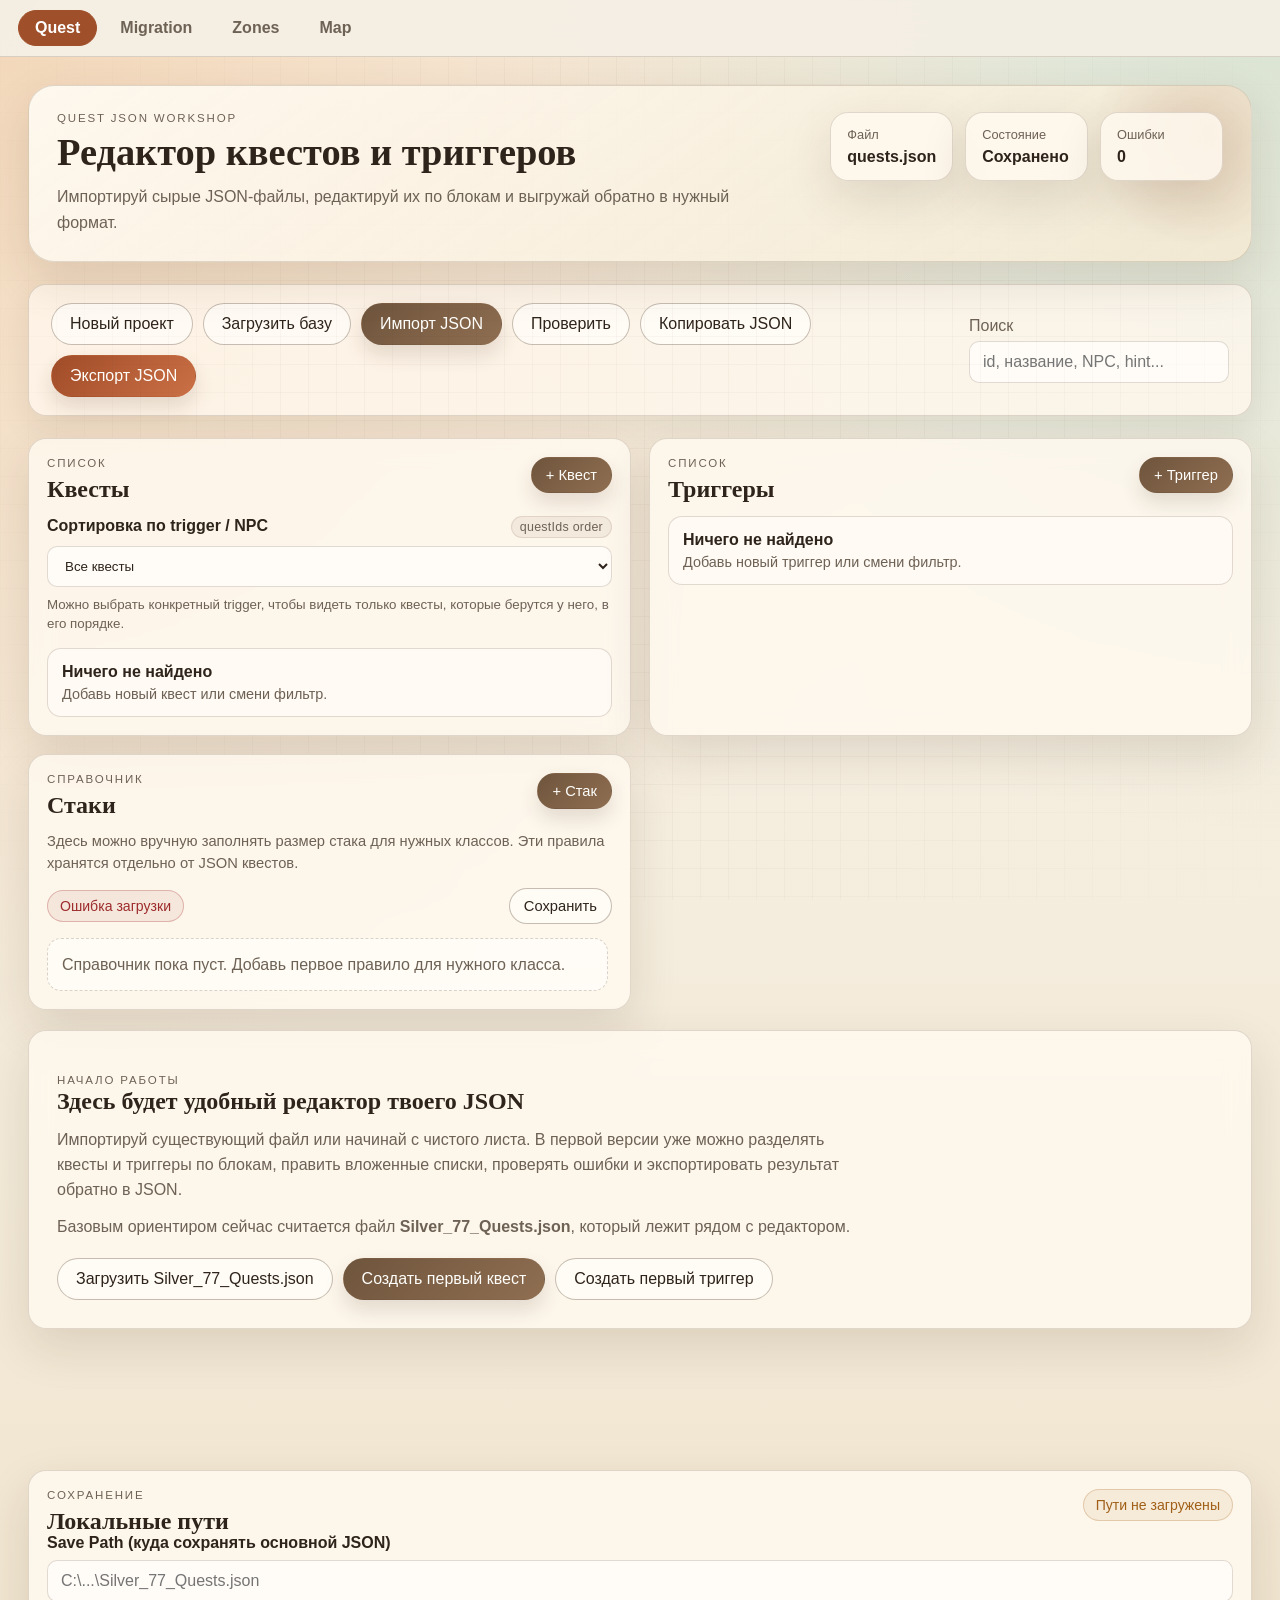
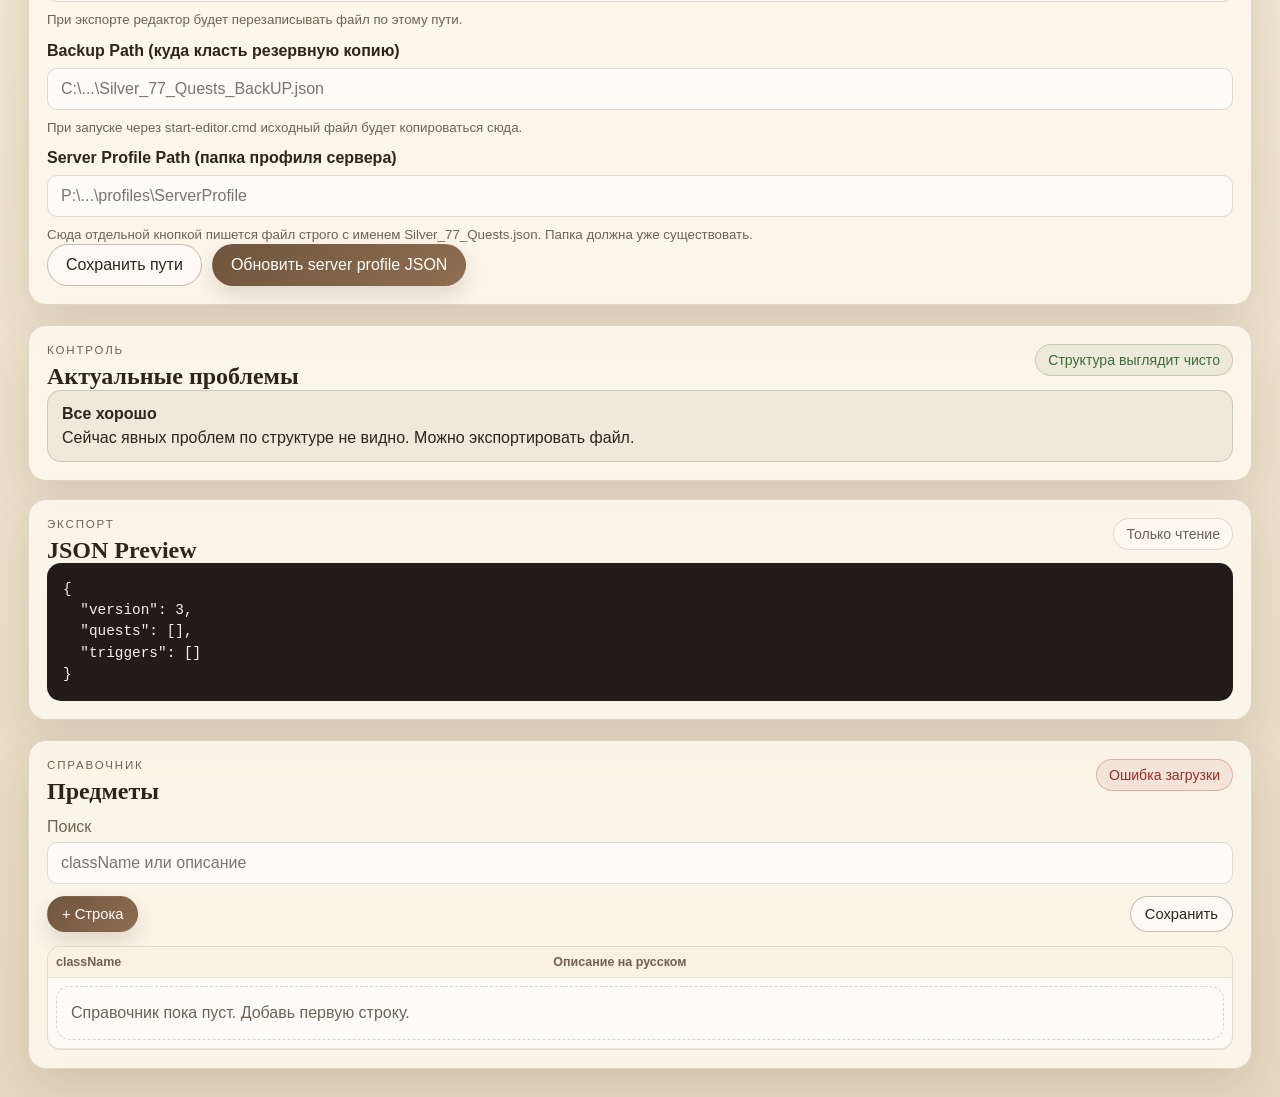
==== commit 48e01d6a: "76_карта" ====
--- a/JSON_Quvest/index.html
+++ b/JSON_Quvest/index.html
@@ -5,8 +5,17 @@
     <meta name="viewport" content="width=device-width, initial-scale=1">
     <title>Quest JSON Workshop</title>
     <link rel="stylesheet" href="./styles.css?v=2026-04-26-flow-builder-reward-v2">
+    <link rel="stylesheet" href="./map.css?v=2026-09-10-map-mvp">
   </head>
   <body>
+    <nav class="workshop-tabs" aria-label="Модули Web Workshop">
+      <button class="workshop-tab active" type="button" data-workshop-tab="quest" aria-selected="true">Quest</button>
+      <button class="workshop-tab" type="button" data-workshop-tab="migration" aria-selected="false">Migration</button>
+      <button class="workshop-tab" type="button" data-workshop-tab="zones" aria-selected="false">Zones</button>
+      <button class="workshop-tab" type="button" data-workshop-tab="map" aria-selected="false">Map</button>
+    </nav>
+
+    <section class="workshop-module" data-workshop-module="quest">
     <div class="page-shell">
       <header class="topbar">
         <div class="brand">
@@ -217,7 +226,63 @@
         </aside>
       </main>
     </div>
+    </section>
+
+    <section class="workshop-module workshop-placeholder" data-workshop-module="migration" hidden>
+      <div>
+        <p class="eyebrow">Web Workshop</p>
+        <h1>Migration</h1>
+        <p>Модуль зарезервирован для будущего редактора миграционных событий.</p>
+      </div>
+    </section>
+
+    <section class="workshop-module workshop-placeholder" data-workshop-module="zones" hidden>
+      <div>
+        <p class="eyebrow">Web Workshop</p>
+        <h1>Zones</h1>
+        <p>Модуль зарезервирован для будущего редактора Silver_77_Zones.</p>
+      </div>
+    </section>
+
+    <section class="workshop-module map-module" data-workshop-module="map" hidden>
+      <header class="map-header">
+        <div>
+          <p class="eyebrow">Web Workshop / Map</p>
+          <h1>Карта ChernarusPlus</h1>
+          <p class="map-subtitle">Read-only слой активных MedicalAttention Hazard-зон из repository snapshot.</p>
+        </div>
+        <div class="map-summary">
+          <span id="mapStatus" class="map-status">Не загружено</span>
+          <strong id="mapFeatureCount">0 зон</strong>
+        </div>
+      </header>
+
+      <div class="map-toolbar" aria-label="Управление картой">
+        <button id="mapFitButton" class="button ghost small" type="button">Fit</button>
+        <button id="mapZoomOutButton" class="button ghost small" type="button" aria-label="Уменьшить масштаб">−</button>
+        <button id="mapZoomInButton" class="button ghost small" type="button" aria-label="Увеличить масштаб">+</button>
+        <label><input id="mapLayerToggle" type="checkbox" checked> MedicalAttention</label>
+        <label><input id="mapRadiiToggle" type="checkbox" checked> Радиусы</label>
+        <label><input id="mapLabelsToggle" type="checkbox" checked> Номера</label>
+        <output id="mapCursorCoordinates">X — / Z —</output>
+      </div>
+
+      <div class="map-layout">
+        <div id="mapViewport" class="map-viewport">
+          <svg id="mapSvg" viewBox="0 0 15360 15360" role="img" aria-label="ChernarusPlus с зонами MedicalAttention">
+            <image href="./assets/maps/chernarusplus/map.png" x="0" y="0" width="15360" height="15360" preserveAspectRatio="none"></image>
+            <g id="mapFeatureLayer" class="map-feature-layer"></g>
+          </svg>
+        </div>
+
+        <aside id="mapInfoCard" class="map-info-card" aria-live="polite">
+          <h2>Объект карты</h2>
+          <p>Выберите номер или круг зоны на карте.</p>
+        </aside>
+      </div>
+    </section>
 
     <script src="./app.js?v=2026-04-26-flow-builder-reward-v2"></script>
+    <script src="./map.js?v=2026-09-10-map-mvp"></script>
   </body>
   </html>
--- a/JSON_Quvest/styles.css
+++ b/JSON_Quvest/styles.css
@@ -546,6 +546,45 @@
   font-weight: 700;
 }
 
+.has-tooltip {
+  position: relative;
+  cursor: help;
+  text-decoration: underline dotted rgba(111, 85, 61, 0.44);
+  text-underline-offset: 3px;
+}
+
+.has-tooltip::after {
+  content: attr(data-tooltip);
+  position: absolute;
+  left: 0;
+  bottom: calc(100% + 8px);
+  z-index: 30;
+  width: max-content;
+  max-width: min(360px, 78vw);
+  padding: 9px 10px;
+  border: 1px solid rgba(99, 82, 61, 0.24);
+  border-radius: 8px;
+  background: rgba(42, 34, 26, 0.96);
+  color: #fffaf2;
+  box-shadow: 0 12px 30px rgba(42, 34, 26, 0.22);
+  font-size: 0.78rem;
+  font-weight: 600;
+  line-height: 1.4;
+  letter-spacing: 0;
+  text-transform: none;
+  white-space: normal;
+  opacity: 0;
+  pointer-events: none;
+  transform: translateY(4px);
+  transition: opacity 0.12s ease, transform 0.12s ease;
+}
+
+.has-tooltip:hover::after,
+.has-tooltip:focus-visible::after {
+  opacity: 1;
+  transform: translateY(0);
+}
+
 .field-key {
   color: var(--muted);
   font-size: 0.78rem;
@@ -560,6 +599,16 @@
 .empty-note {
   color: var(--muted);
   line-height: 1.45;
+}
+
+.quest-id-autogen-note {
+  color: var(--muted);
+  font-size: 0.82rem;
+  line-height: 1.45;
+  padding: 8px 10px;
+  border: 1px solid rgba(99, 82, 61, 0.14);
+  border-radius: var(--radius-sm);
+  background: rgba(255, 252, 248, 0.7);
 }
 
 .toggle-field {
@@ -908,6 +957,254 @@
   background: rgba(255, 253, 249, 0.94);
 }
 
+.quest-list-table-wrap {
+  display: grid;
+  gap: 10px;
+  overflow-x: auto;
+  padding-bottom: 2px;
+}
+
+.quest-list-table {
+  display: grid;
+  gap: 6px;
+  min-width: 760px;
+}
+
+.quest-list-title,
+.npc-equipment-table-title {
+  color: var(--text);
+  font-size: 0.86rem;
+  font-weight: 800;
+  letter-spacing: 0;
+}
+
+.quest-list-row {
+  display: grid;
+  gap: 8px;
+  align-items: center;
+}
+
+.quest-string-table {
+  min-width: 440px;
+}
+
+.quest-string-table > .quest-list-row {
+  grid-template-columns: minmax(260px, 1fr) 86px;
+}
+
+.quest-reward-table > .quest-list-row {
+  grid-template-columns: minmax(240px, 2fr) 72px 82px 92px 78px 86px;
+}
+
+.quest-objective-table {
+  min-width: 900px;
+}
+
+.quest-objective-table > .quest-list-row {
+  grid-template-columns: minmax(86px, 0.7fr) minmax(240px, 2fr) 72px 92px 78px 112px 86px;
+}
+
+.quest-list-header {
+  color: var(--muted);
+  font-size: 0.76rem;
+  font-weight: 800;
+  letter-spacing: 0;
+  text-transform: uppercase;
+}
+
+.quest-list-header-row,
+.npc-equipment-header-row {
+  align-items: end;
+  padding-bottom: 2px;
+}
+
+.quest-list-input {
+  width: 100%;
+  min-width: 0;
+  border: 1px solid var(--line);
+  border-radius: 8px;
+  padding: 8px 9px;
+  background: rgba(255, 252, 248, 0.94);
+  color: var(--text);
+  font: inherit;
+}
+
+.quest-list-number {
+  text-align: center;
+}
+
+.quest-list-input:focus {
+  border-color: rgba(159, 79, 42, 0.52);
+  outline: none;
+  box-shadow: 0 0 0 3px rgba(159, 79, 42, 0.1);
+}
+
+.quest-list-check {
+  display: inline-flex;
+  align-items: center;
+  justify-content: center;
+  min-height: 36px;
+}
+
+.quest-list-check input {
+  width: 18px;
+  height: 18px;
+}
+
+.quest-list-remove {
+  width: 100%;
+  padding: 8px 9px;
+  border-radius: 8px;
+}
+
+.quest-list-empty {
+  grid-column: 1 / -1;
+  padding: 10px 12px;
+  border: 1px dashed rgba(99, 82, 61, 0.2);
+  border-radius: 8px;
+  color: var(--muted);
+  background: rgba(255, 252, 248, 0.72);
+}
+
+.npc-equipment {
+  display: grid;
+  gap: 12px;
+}
+
+.npc-equipment-section {
+  border: 1px solid var(--line);
+  border-radius: 8px;
+  background: rgba(255, 253, 249, 0.66);
+  overflow: hidden;
+}
+
+.npc-equipment-section summary {
+  cursor: pointer;
+  padding: 12px 14px;
+  color: var(--text);
+  font-weight: 700;
+}
+
+.npc-equipment-section-body {
+  display: grid;
+  gap: 12px;
+  padding: 0 14px 14px;
+}
+
+.npc-equipment-warning {
+  border-color: rgba(160, 96, 24, 0.34);
+  background: rgba(160, 96, 24, 0.08);
+}
+
+.npc-equipment-table-wrap {
+  display: grid;
+  gap: 6px;
+  overflow-x: auto;
+  padding-bottom: 2px;
+}
+
+.npc-equipment-table {
+  display: grid;
+  gap: 6px;
+  min-width: 720px;
+}
+
+.npc-equipment-row {
+  display: grid;
+  gap: 8px;
+  align-items: center;
+}
+
+.npc-item-table > .npc-equipment-row {
+  grid-template-columns: minmax(220px, 2fr) minmax(110px, 1fr) 72px 64px 82px 78px;
+}
+
+.npc-item-table-no-slot > .npc-equipment-row {
+  grid-template-columns: minmax(240px, 2fr) 72px 64px 82px 78px;
+}
+
+.npc-hands-table > .npc-equipment-row {
+  grid-template-columns: minmax(220px, 2fr) 72px 64px 82px;
+}
+
+.npc-container-table > .npc-equipment-row {
+  grid-template-columns: minmax(220px, 2fr) minmax(120px, 1fr) 78px;
+}
+
+.npc-weapon-table > .npc-equipment-row {
+  grid-template-columns: minmax(220px, 2fr) minmax(120px, 1fr) minmax(180px, 1.4fr) 92px 78px;
+}
+
+.npc-equipment-header {
+  color: var(--muted);
+  font-size: 0.76rem;
+  font-weight: 800;
+  letter-spacing: 0;
+  text-transform: uppercase;
+}
+
+.npc-equipment-input {
+  width: 100%;
+  min-width: 0;
+  border: 1px solid var(--line);
+  border-radius: 8px;
+  padding: 8px 9px;
+  background: rgba(255, 252, 248, 0.94);
+  color: var(--text);
+  font: inherit;
+}
+
+.npc-equipment-number {
+  text-align: center;
+}
+
+.npc-equipment-input:focus {
+  border-color: rgba(159, 79, 42, 0.52);
+  outline: none;
+  box-shadow: 0 0 0 3px rgba(159, 79, 42, 0.1);
+}
+
+.npc-equipment-check {
+  display: inline-flex;
+  align-items: center;
+  justify-content: center;
+  min-height: 36px;
+}
+
+.npc-equipment-check input {
+  width: 18px;
+  height: 18px;
+}
+
+.npc-equipment-remove {
+  width: 100%;
+  padding: 8px 9px;
+  border-radius: 8px;
+}
+
+.npc-equipment-row-details {
+  display: grid;
+  gap: 10px;
+  margin: 2px 0 10px;
+  padding: 10px 12px 12px;
+  border: 1px dashed rgba(99, 82, 61, 0.22);
+  border-radius: 8px;
+  background: rgba(255, 252, 248, 0.72);
+}
+
+.npc-equipment-row-details .npc-equipment-table {
+  min-width: 660px;
+}
+
+.npc-equipment-empty {
+  grid-column: 1 / -1;
+  padding: 10px 12px;
+  border: 1px dashed rgba(99, 82, 61, 0.2);
+  border-radius: 8px;
+  color: var(--muted);
+  background: rgba(255, 252, 248, 0.72);
+}
+
 .sub-card-title {
   margin: 0;
   font-size: 0.98rem;
--- a/JSON_Quvest/map.css
+++ b/JSON_Quvest/map.css
@@ -0,0 +1,263 @@
+.workshop-tabs {
+  position: sticky;
+  top: 0;
+  z-index: 50;
+  display: flex;
+  gap: 6px;
+  padding: 10px max(18px, calc((100vw - 1960px) / 2 + 28px));
+  border-bottom: 1px solid var(--line);
+  background: rgba(244, 239, 228, 0.96);
+  backdrop-filter: blur(12px);
+}
+
+.workshop-tab {
+  border: 1px solid transparent;
+  border-radius: 999px;
+  padding: 8px 16px;
+  background: transparent;
+  color: var(--muted);
+  font: inherit;
+  font-weight: 700;
+  cursor: pointer;
+}
+
+.workshop-tab:hover {
+  border-color: var(--line);
+  color: var(--text);
+}
+
+.workshop-tab.active {
+  border-color: var(--accent);
+  background: var(--accent);
+  color: #fff;
+}
+
+.workshop-module[hidden] {
+  display: none !important;
+}
+
+.workshop-placeholder {
+  min-height: calc(100vh - 62px);
+  display: grid;
+  place-items: center;
+  padding: 40px;
+  text-align: center;
+}
+
+.workshop-placeholder > div {
+  max-width: 620px;
+  padding: 40px;
+  border: 1px solid var(--line);
+  border-radius: 24px;
+  background: var(--panel);
+}
+
+.map-module {
+  max-width: 1960px;
+  margin: 0 auto;
+  padding: 24px 28px 40px;
+}
+
+.map-header {
+  display: flex;
+  align-items: flex-end;
+  justify-content: space-between;
+  gap: 24px;
+  margin-bottom: 18px;
+}
+
+.map-header h1 {
+  margin: 3px 0 6px;
+}
+
+.map-subtitle {
+  margin: 0;
+  color: var(--muted);
+}
+
+.map-summary {
+  display: grid;
+  justify-items: end;
+  gap: 5px;
+  white-space: nowrap;
+}
+
+.map-status {
+  color: var(--muted);
+  font-size: 13px;
+}
+
+.map-status.warning {
+  color: #8a5c00;
+}
+
+.map-status.error {
+  color: #a32d2d;
+}
+
+.map-toolbar {
+  display: flex;
+  flex-wrap: wrap;
+  align-items: center;
+  gap: 10px 14px;
+  padding: 12px;
+  border: 1px solid var(--line);
+  border-radius: 16px 16px 0 0;
+  background: var(--panel);
+}
+
+.map-toolbar label {
+  display: inline-flex;
+  align-items: center;
+  gap: 6px;
+  color: var(--muted);
+  font-size: 14px;
+}
+
+#mapCursorCoordinates {
+  min-width: 175px;
+  margin-left: auto;
+  font-variant-numeric: tabular-nums;
+  font-weight: 700;
+}
+
+.map-layout {
+  display: grid;
+  grid-template-columns: minmax(0, 1fr) 300px;
+  gap: 16px;
+}
+
+.map-viewport {
+  position: relative;
+  aspect-ratio: 1;
+  min-height: 540px;
+  overflow: hidden;
+  border: 1px solid var(--line);
+  border-top: 0;
+  border-radius: 0 0 16px 16px;
+  background: #151b17;
+  cursor: grab;
+  user-select: none;
+  touch-action: none;
+}
+
+.map-viewport.dragging {
+  cursor: grabbing;
+}
+
+#mapSvg {
+  display: block;
+  width: 100%;
+  height: 100%;
+}
+
+.map-feature {
+  cursor: pointer;
+}
+
+.map-feature-radius {
+  fill: rgba(75, 82, 86, 0.24);
+  stroke: rgba(32, 36, 38, 0.82);
+  vector-effect: non-scaling-stroke;
+}
+
+.map-feature:hover .map-feature-radius,
+.map-feature.selected .map-feature-radius {
+  fill: rgba(159, 79, 42, 0.32);
+  stroke: #9f4f2a;
+}
+
+.map-feature-center {
+  fill: #f4efe4;
+  stroke: #202426;
+  stroke-width: 1.5;
+  vector-effect: non-scaling-stroke;
+}
+
+.map-feature-label {
+  fill: #fff;
+  stroke: #202426;
+  stroke-width: 3;
+  paint-order: stroke;
+  text-anchor: middle;
+  dominant-baseline: central;
+  font-family: Inter, Arial, sans-serif;
+  font-weight: 800;
+  pointer-events: none;
+}
+
+.map-feature-layer.hide-radii .map-feature-radius,
+.map-feature-layer.hide-labels .map-feature-label {
+  display: none;
+}
+
+.map-info-card {
+  align-self: start;
+  min-height: 210px;
+  padding: 18px;
+  border: 1px solid var(--line);
+  border-radius: 16px;
+  background: var(--panel);
+}
+
+.map-info-card h2 {
+  margin: 0 0 12px;
+  font-size: 19px;
+}
+
+.map-info-card dl {
+  display: grid;
+  grid-template-columns: 92px minmax(0, 1fr);
+  gap: 8px 10px;
+  margin: 0;
+  font-size: 13px;
+}
+
+.map-info-card dt {
+  color: var(--muted);
+}
+
+.map-info-card dd {
+  min-width: 0;
+  margin: 0;
+  overflow-wrap: anywhere;
+  font-variant-numeric: tabular-nums;
+}
+
+@media (max-width: 980px) {
+  .map-layout {
+    grid-template-columns: 1fr;
+  }
+
+  .map-info-card {
+    order: -1;
+  }
+
+  .map-viewport {
+    min-height: 420px;
+  }
+}
+
+@media (max-width: 620px) {
+  .workshop-tabs {
+    overflow-x: auto;
+  }
+
+  .map-module {
+    padding: 18px 12px 28px;
+  }
+
+  .map-header {
+    align-items: flex-start;
+    flex-direction: column;
+  }
+
+  .map-summary {
+    justify-items: start;
+  }
+
+  #mapCursorCoordinates {
+    width: 100%;
+    margin-left: 0;
+  }
+}
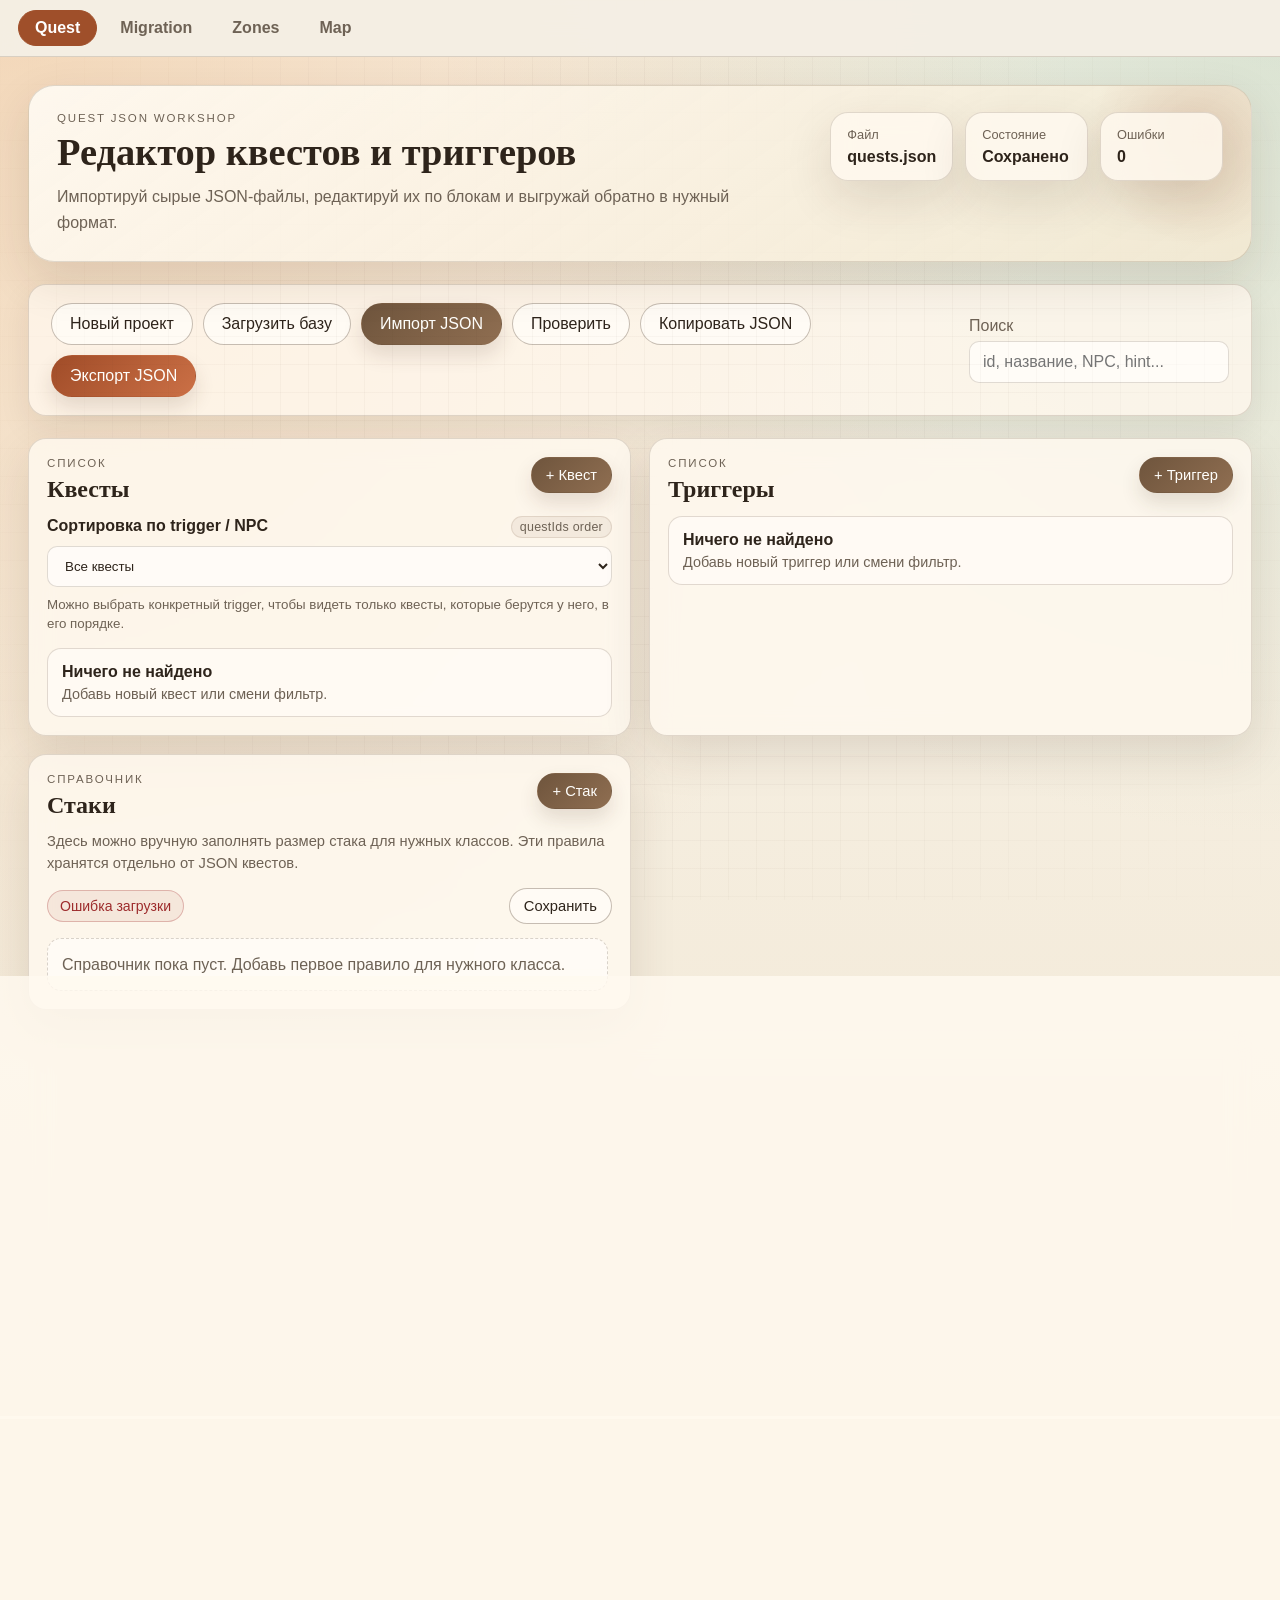
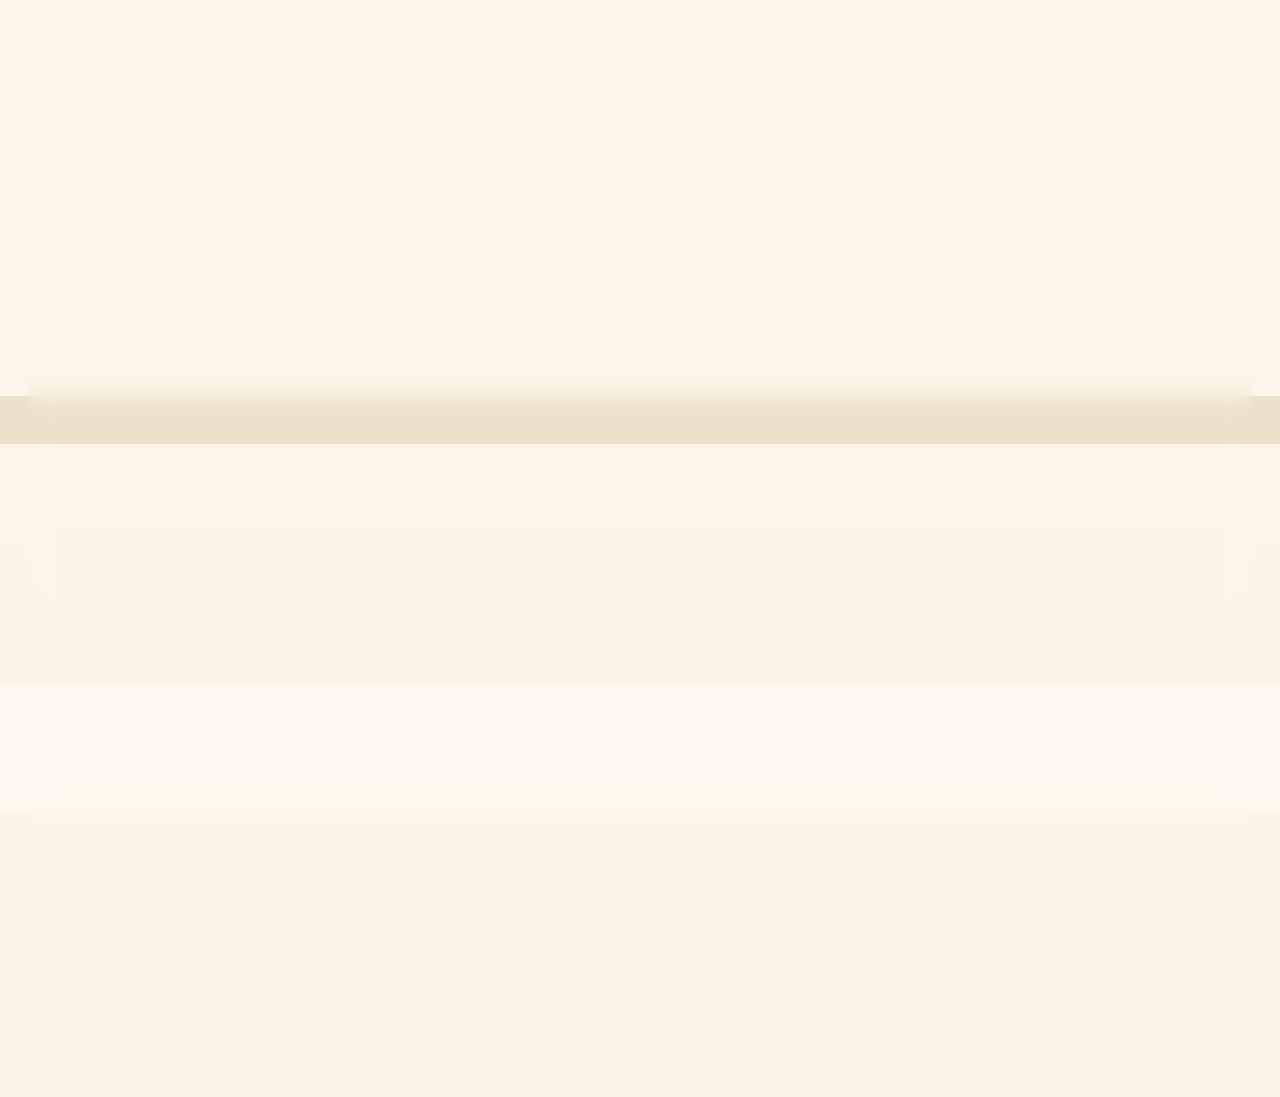
==== commit f25da02f: "86" ====
--- a/JSON_Quvest/index.html
+++ b/JSON_Quvest/index.html
@@ -6,6 +6,7 @@
     <title>Quest JSON Workshop</title>
     <link rel="stylesheet" href="./styles.css?v=2026-04-26-flow-builder-reward-v2">
     <link rel="stylesheet" href="./map.css?v=2026-09-10-map-mvp">
+    <link rel="stylesheet" href="./migration.css?v=2026-09-14-migration-map-state-v1">
   </head>
   <body>
     <nav class="workshop-tabs" aria-label="Модули Web Workshop">
@@ -228,11 +229,55 @@
     </div>
     </section>
 
-    <section class="workshop-module workshop-placeholder" data-workshop-module="migration" hidden>
-      <div>
-        <p class="eyebrow">Web Workshop</p>
-        <h1>Migration</h1>
-        <p>Модуль зарезервирован для будущего редактора миграционных событий.</p>
+    <section class="workshop-module migration-module" data-workshop-module="migration" hidden>
+      <header class="migration-header">
+        <div>
+          <p class="eyebrow">Web Workshop / Migration</p>
+          <h1>Пространственный редактор GROUP</h1>
+          <p class="migration-subtitle">Изменения хранятся только в памяти браузера. Запись MigrationConfig в этой версии отключена.</p>
+        </div>
+        <div class="migration-summary" aria-live="polite">
+          <span id="migrationLoadStatus" class="migration-load-status">Не загружено</span>
+          <strong id="migrationDirtyStatus">Без изменений</strong>
+        </div>
+      </header>
+
+      <div id="migrationError" class="migration-error" role="alert" hidden></div>
+
+      <div class="migration-layout">
+        <aside class="migration-panel">
+          <label class="migration-field" for="migrationGroupSelect">
+            <span>Существующая GROUP</span>
+            <select id="migrationGroupSelect" disabled></select>
+          </label>
+
+          <dl class="migration-source-meta">
+            <dt>Источник</dt>
+            <dd id="migrationSourceId">—</dd>
+            <dt>SHA-256</dt>
+            <dd id="migrationRevision">—</dd>
+          </dl>
+
+          <div class="migration-actions">
+            <button id="migrationUndoButton" class="button ghost small" type="button" disabled>Отменить</button>
+            <button id="migrationRedoButton" class="button ghost small" type="button" disabled>Повторить</button>
+            <button id="migrationResetButton" class="button ghost small" type="button" disabled>Сбросить изменения</button>
+          </div>
+
+          <p class="migration-memory-note">Save / write-back появятся только в следующем безопасном slice.</p>
+        </aside>
+
+        <main class="migration-editor">
+          <div id="migrationGroupHeading" class="migration-group-heading">
+            <h2>GROUP не выбрана</h2>
+            <p>Дождитесь загрузки DEV-конфига.</p>
+          </div>
+          <div id="migrationPoints" class="migration-points"></div>
+          <section id="migrationRadiiInfo" class="migration-radii-info" hidden>
+            <h2>Reference geometry — только чтение</h2>
+            <div id="migrationRadiiContent"></div>
+          </section>
+        </main>
       </div>
     </section>
 
@@ -249,7 +294,7 @@
         <div>
           <p class="eyebrow">Web Workshop / Map</p>
           <h1>Карта ChernarusPlus</h1>
-          <p class="map-subtitle">Read-only слой активных MedicalAttention Hazard-зон из repository snapshot.</p>
+          <p class="map-subtitle">Общая пространственная проекция: read-only MedicalAttention и выбранная Migration GROUP из editor state.</p>
         </div>
         <div class="map-summary">
           <span id="mapStatus" class="map-status">Не загружено</span>
@@ -262,8 +307,9 @@
         <button id="mapZoomOutButton" class="button ghost small" type="button" aria-label="Уменьшить масштаб">−</button>
         <button id="mapZoomInButton" class="button ghost small" type="button" aria-label="Увеличить масштаб">+</button>
         <label><input id="mapLayerToggle" type="checkbox" checked> MedicalAttention</label>
+        <label><input id="mapMigrationToggle" type="checkbox" checked> Migration</label>
         <label><input id="mapRadiiToggle" type="checkbox" checked> Радиусы</label>
-        <label><input id="mapLabelsToggle" type="checkbox" checked> Номера</label>
+        <label><input id="mapLabelsToggle" type="checkbox" checked> Labels</label>
         <output id="mapCursorCoordinates">X — / Z —</output>
       </div>
 
@@ -272,6 +318,7 @@
           <svg id="mapSvg" viewBox="0 0 15360 15360" role="img" aria-label="ChernarusPlus с зонами MedicalAttention">
             <image href="./assets/maps/chernarusplus/map.png" x="0" y="0" width="15360" height="15360" preserveAspectRatio="none"></image>
             <g id="mapFeatureLayer" class="map-feature-layer"></g>
+            <g id="mapMigrationLayer" class="map-migration-layer"></g>
           </svg>
         </div>
 
@@ -283,6 +330,7 @@
     </section>
 
     <script src="./app.js?v=2026-04-26-flow-builder-reward-v2"></script>
-    <script src="./map.js?v=2026-09-10-map-mvp"></script>
+    <script src="./migration.js?v=2026-09-14-migration-map-state-v1"></script>
+    <script src="./map.js?v=2026-09-14-migration-map-state-v1"></script>
   </body>
   </html>
--- a/JSON_Quvest/migration.css
+++ b/JSON_Quvest/migration.css
@@ -0,0 +1,314 @@
+.migration-module {
+  max-width: 1600px;
+  margin: 0 auto;
+  padding: 24px 28px 40px;
+}
+
+.migration-header {
+  display: flex;
+  align-items: flex-end;
+  justify-content: space-between;
+  gap: 24px;
+  margin-bottom: 18px;
+}
+
+.migration-header h1,
+.migration-group-heading h2,
+.migration-radii-info h2 {
+  margin: 3px 0 6px;
+}
+
+.migration-subtitle,
+.migration-group-heading p,
+.migration-memory-note {
+  margin: 0;
+  color: var(--muted);
+}
+
+.migration-summary {
+  display: grid;
+  justify-items: end;
+  gap: 5px;
+  white-space: nowrap;
+}
+
+.migration-load-status {
+  color: var(--muted);
+  font-size: 13px;
+}
+
+.migration-load-status.error,
+.migration-error {
+  color: #a32d2d;
+}
+
+.migration-error {
+  margin-bottom: 16px;
+  padding: 12px 14px;
+  border: 1px solid rgba(163, 45, 45, 0.4);
+  border-radius: 12px;
+  background: rgba(163, 45, 45, 0.08);
+  white-space: pre-wrap;
+}
+
+.migration-layout {
+  display: grid;
+  grid-template-columns: 320px minmax(0, 1fr);
+  gap: 16px;
+}
+
+.migration-panel,
+.migration-editor,
+.migration-radii-info {
+  border: 1px solid var(--line);
+  border-radius: 16px;
+  background: var(--panel);
+}
+
+.migration-panel {
+  align-self: start;
+  display: grid;
+  gap: 18px;
+  padding: 18px;
+}
+
+.migration-editor {
+  min-width: 0;
+  padding: 20px;
+}
+
+.migration-field {
+  display: grid;
+  gap: 7px;
+  color: var(--muted);
+  font-size: 13px;
+  font-weight: 700;
+}
+
+.migration-field select,
+.migration-coordinate input {
+  width: 100%;
+  box-sizing: border-box;
+}
+
+.migration-source-meta {
+  display: grid;
+  grid-template-columns: 76px minmax(0, 1fr);
+  gap: 8px 10px;
+  margin: 0;
+  font-size: 12px;
+}
+
+.migration-source-meta dt {
+  color: var(--muted);
+}
+
+.migration-source-meta dd {
+  min-width: 0;
+  margin: 0;
+  overflow-wrap: anywhere;
+  font-family: ui-monospace, SFMono-Regular, Consolas, monospace;
+}
+
+.migration-actions {
+  display: flex;
+  flex-wrap: wrap;
+  gap: 8px;
+}
+
+.migration-memory-note {
+  font-size: 12px;
+  line-height: 1.45;
+}
+
+.migration-points {
+  display: grid;
+  gap: 12px;
+  margin-top: 18px;
+}
+
+.migration-point-card {
+  padding: 14px;
+  border: 1px solid var(--line);
+  border-radius: 12px;
+  background: rgba(255, 255, 255, 0.42);
+}
+
+.migration-point-title {
+  display: flex;
+  align-items: baseline;
+  justify-content: space-between;
+  gap: 12px;
+  margin-bottom: 12px;
+}
+
+.migration-point-title h3 {
+  margin: 0;
+  font-size: 16px;
+}
+
+.migration-point-address {
+  color: var(--muted);
+  font-family: ui-monospace, SFMono-Regular, Consolas, monospace;
+  font-size: 11px;
+}
+
+.migration-coordinate-grid {
+  display: grid;
+  grid-template-columns: repeat(3, minmax(0, 1fr));
+  gap: 10px;
+}
+
+.migration-coordinate {
+  display: grid;
+  gap: 5px;
+  color: var(--muted);
+  font-size: 12px;
+  font-weight: 700;
+}
+
+.migration-coordinate input.invalid {
+  border-color: #a32d2d;
+  outline-color: #a32d2d;
+}
+
+.migration-y-status {
+  display: flex;
+  align-items: center;
+  justify-content: space-between;
+  gap: 12px;
+  margin-top: 12px;
+  padding-top: 12px;
+  border-top: 1px solid var(--line);
+}
+
+.migration-y-status span {
+  color: #8a5c00;
+  font-size: 12px;
+  font-weight: 700;
+}
+
+.migration-y-status.confirmed span {
+  color: #347143;
+}
+
+.migration-radii-info {
+  margin-top: 18px;
+  padding: 16px;
+}
+
+.migration-radii-info h2 {
+  font-size: 17px;
+}
+
+.migration-radii-list {
+  display: grid;
+  gap: 7px;
+  margin: 10px 0 0;
+  padding-left: 20px;
+  color: var(--muted);
+  font-size: 13px;
+}
+
+.map-migration-route {
+  fill: none;
+  stroke: #1769aa;
+  stroke-width: 3;
+  stroke-linecap: round;
+  stroke-linejoin: round;
+  vector-effect: non-scaling-stroke;
+  pointer-events: none;
+}
+
+.map-migration-radius {
+  fill: rgba(23, 105, 170, 0.06);
+  stroke: rgba(23, 105, 170, 0.78);
+  vector-effect: non-scaling-stroke;
+  pointer-events: none;
+}
+
+.map-migration-radius.activation {
+  stroke: #b66b00;
+}
+
+.map-migration-radius.hold {
+  stroke: #6f4ca1;
+}
+
+.map-migration-radius.disabled {
+  opacity: 0.38;
+  stroke-dasharray: 8 7;
+}
+
+.map-migration-point {
+  cursor: grab;
+  outline: none;
+}
+
+.map-migration-point:active {
+  cursor: grabbing;
+}
+
+.map-migration-point-shape {
+  fill: #f4efe4;
+  stroke: #1769aa;
+  stroke-width: 3;
+  vector-effect: non-scaling-stroke;
+}
+
+.map-migration-point.spawn .map-migration-point-shape {
+  stroke: #347143;
+}
+
+.map-migration-point.target .map-migration-point-shape {
+  stroke: #a32d2d;
+}
+
+.map-migration-point.selected .map-migration-point-shape,
+.map-migration-point:hover .map-migration-point-shape {
+  fill: #fff3b3;
+  stroke-width: 5;
+}
+
+.map-migration-point-label {
+  fill: #202426;
+  text-anchor: middle;
+  dominant-baseline: central;
+  font-family: Inter, Arial, sans-serif;
+  font-weight: 900;
+  pointer-events: none;
+}
+
+.map-migration-layer.hide-radii .map-migration-radius,
+.map-migration-layer.hide-labels .map-migration-point-label {
+  display: none;
+}
+
+.map-viewport.migration-dragging {
+  cursor: grabbing;
+}
+
+@media (max-width: 980px) {
+  .migration-layout {
+    grid-template-columns: 1fr;
+  }
+}
+
+@media (max-width: 700px) {
+  .migration-module {
+    padding: 18px 12px 28px;
+  }
+
+  .migration-header {
+    align-items: flex-start;
+    flex-direction: column;
+  }
+
+  .migration-summary {
+    justify-items: start;
+  }
+
+  .migration-coordinate-grid {
+    grid-template-columns: 1fr;
+  }
+}
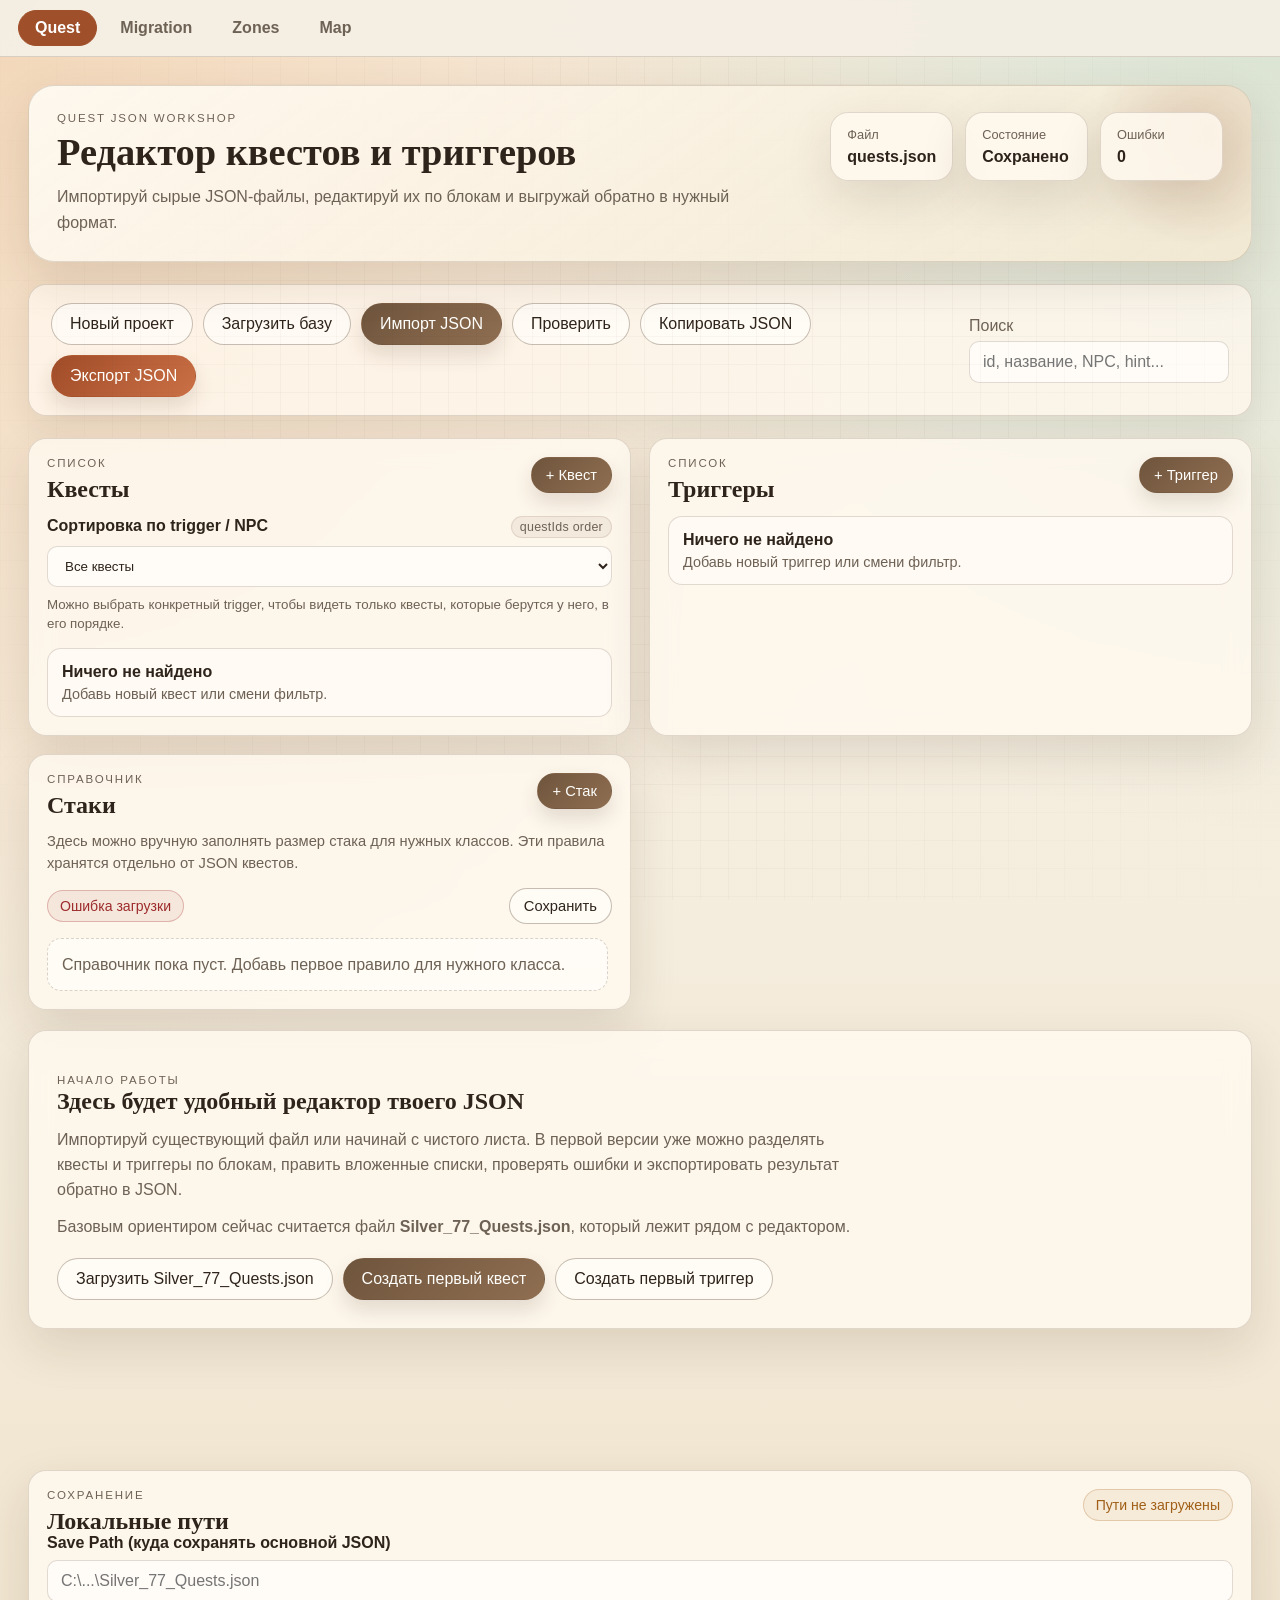
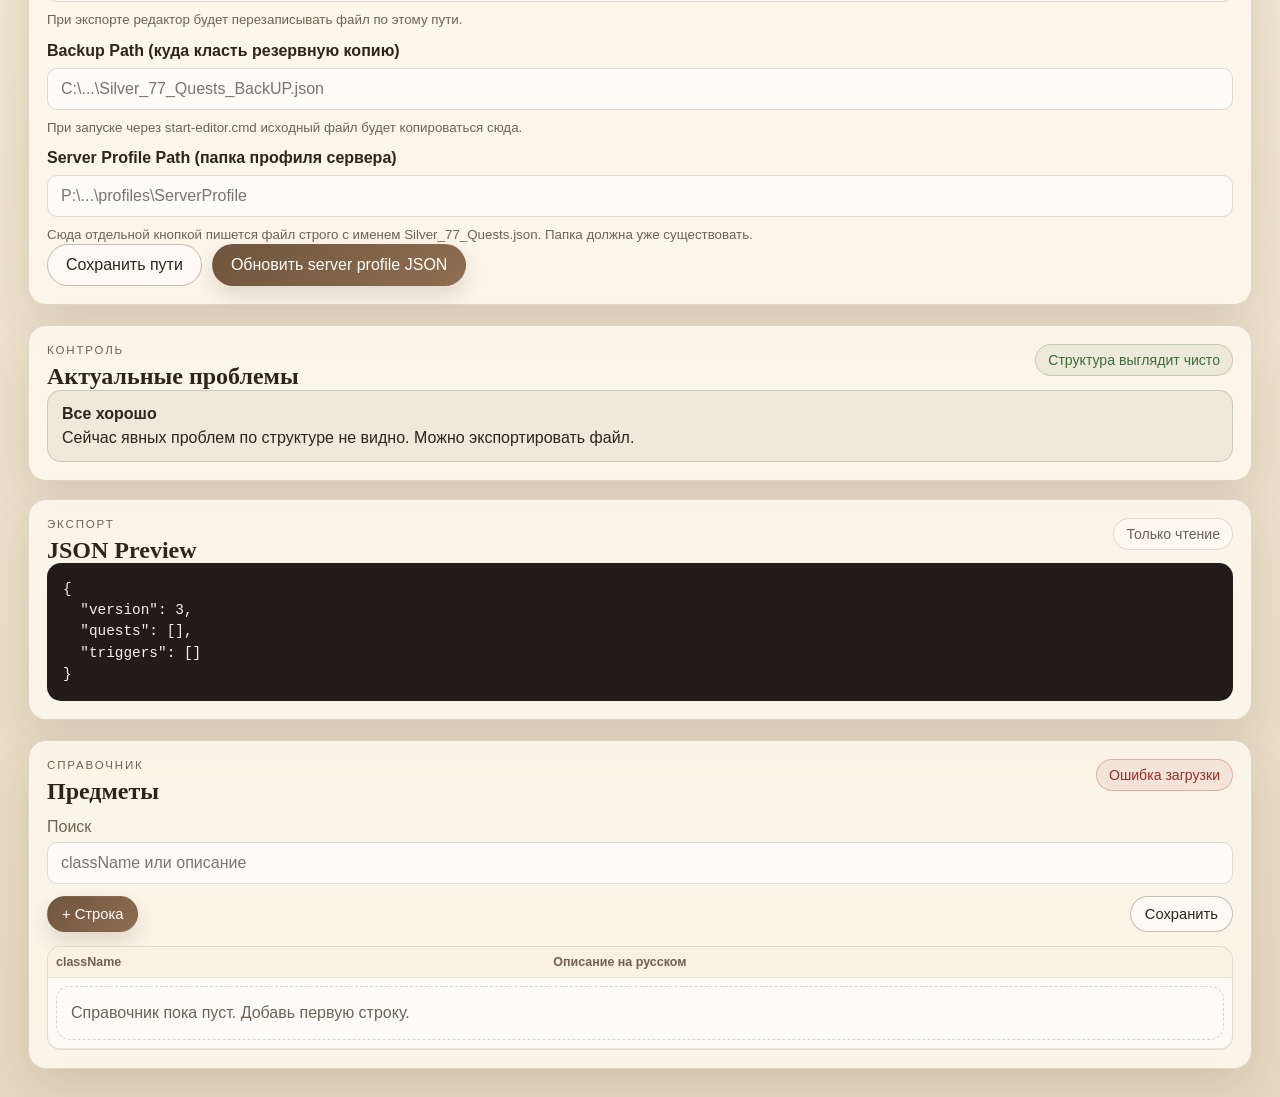
==== commit 480613f3: "87" ====
--- a/JSON_Quvest/index.html
+++ b/JSON_Quvest/index.html
@@ -322,6 +322,13 @@
           </svg>
         </div>
 
+        <aside id="mapMigrationNavigator" class="map-migration-navigator" aria-live="polite">
+          <p class="eyebrow">Migration GROUP</p>
+          <h2 id="mapMigrationGroupLabel">Нет данных</h2>
+          <p class="map-migration-route-heading">Маршрут</p>
+          <ol id="mapMigrationPointList" class="map-migration-point-list"></ol>
+        </aside>
+
         <aside id="mapInfoCard" class="map-info-card" aria-live="polite">
           <h2>Объект карты</h2>
           <p>Выберите номер или круг зоны на карте.</p>
--- a/JSON_Quvest/migration.css
+++ b/JSON_Quvest/migration.css
@@ -288,10 +288,88 @@
   cursor: grabbing;
 }
 
+.map-layout {
+  grid-template-columns: minmax(0, 1fr) 220px 300px;
+}
+
+.map-migration-navigator {
+  align-self: start;
+  min-width: 0;
+  padding: 16px;
+  border: 1px solid var(--line);
+  border-radius: 16px;
+  background: var(--panel);
+}
+
+.map-migration-navigator h2 {
+  margin: 4px 0 14px;
+  overflow-wrap: anywhere;
+  font-size: 16px;
+}
+
+.map-migration-route-heading {
+  margin: 0 0 8px;
+  color: var(--muted);
+  font-size: 12px;
+  font-weight: 800;
+  text-transform: uppercase;
+}
+
+.map-migration-point-list {
+  display: grid;
+  gap: 6px;
+  margin: 0;
+  padding: 0;
+  list-style: none;
+}
+
+.map-migration-point-list button {
+  display: grid;
+  grid-template-columns: 24px minmax(0, 1fr);
+  align-items: center;
+  width: 100%;
+  padding: 7px 8px;
+  border: 1px solid var(--line);
+  border-radius: 9px;
+  background: rgba(255, 255, 255, 0.42);
+  color: inherit;
+  text-align: left;
+  cursor: pointer;
+}
+
+.map-migration-point-list button:hover,
+.map-migration-point-list button.selected {
+  border-color: #1769aa;
+  background: #fff3b3;
+}
+
+.map-migration-point-list button:disabled {
+  opacity: 0.5;
+  cursor: not-allowed;
+}
+
+.map-migration-point-code {
+  color: #1769aa;
+  font-weight: 900;
+  text-align: center;
+}
+
+.map-migration-navigator.unavailable .map-migration-route-heading {
+  display: none;
+}
+
 @media (max-width: 980px) {
   .migration-layout {
     grid-template-columns: 1fr;
   }
+
+  .map-layout {
+    grid-template-columns: 1fr;
+  }
+
+  .map-migration-navigator {
+    order: -1;
+  }
 }
 
 @media (max-width: 700px) {
